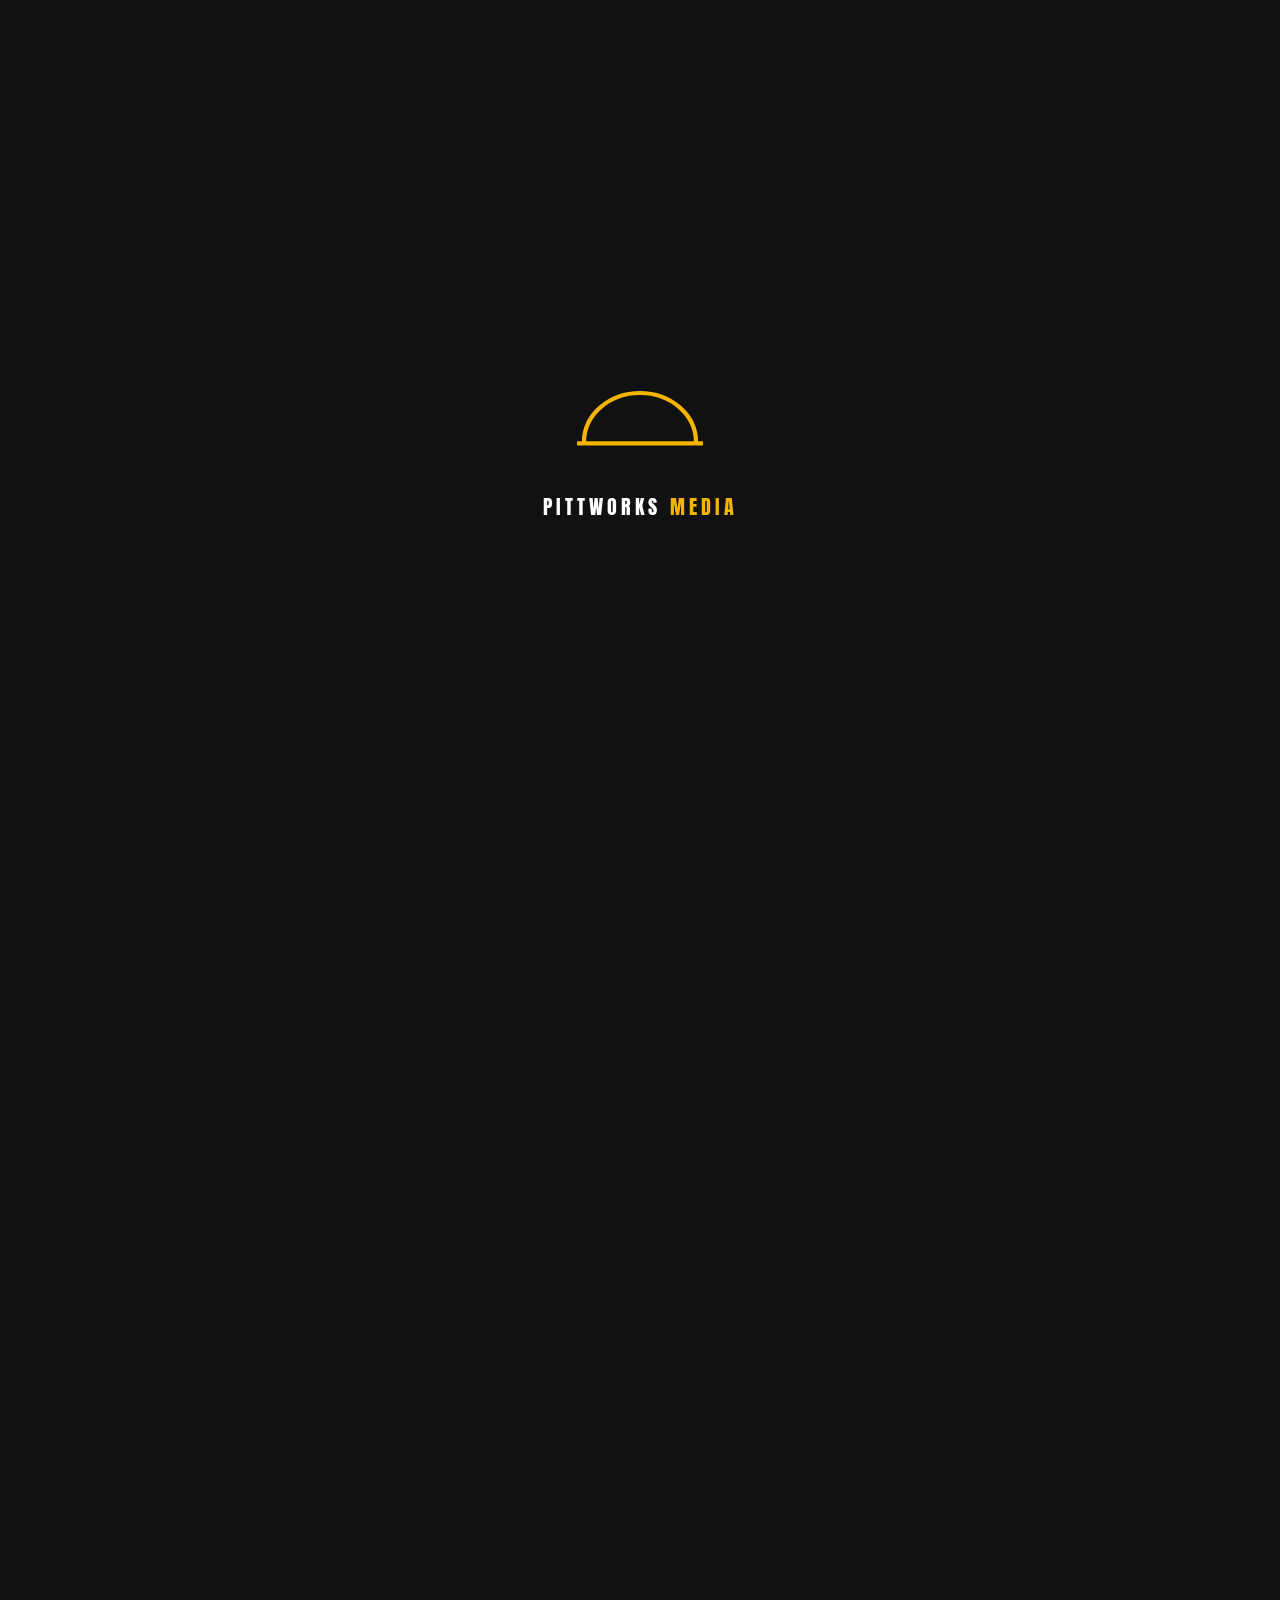
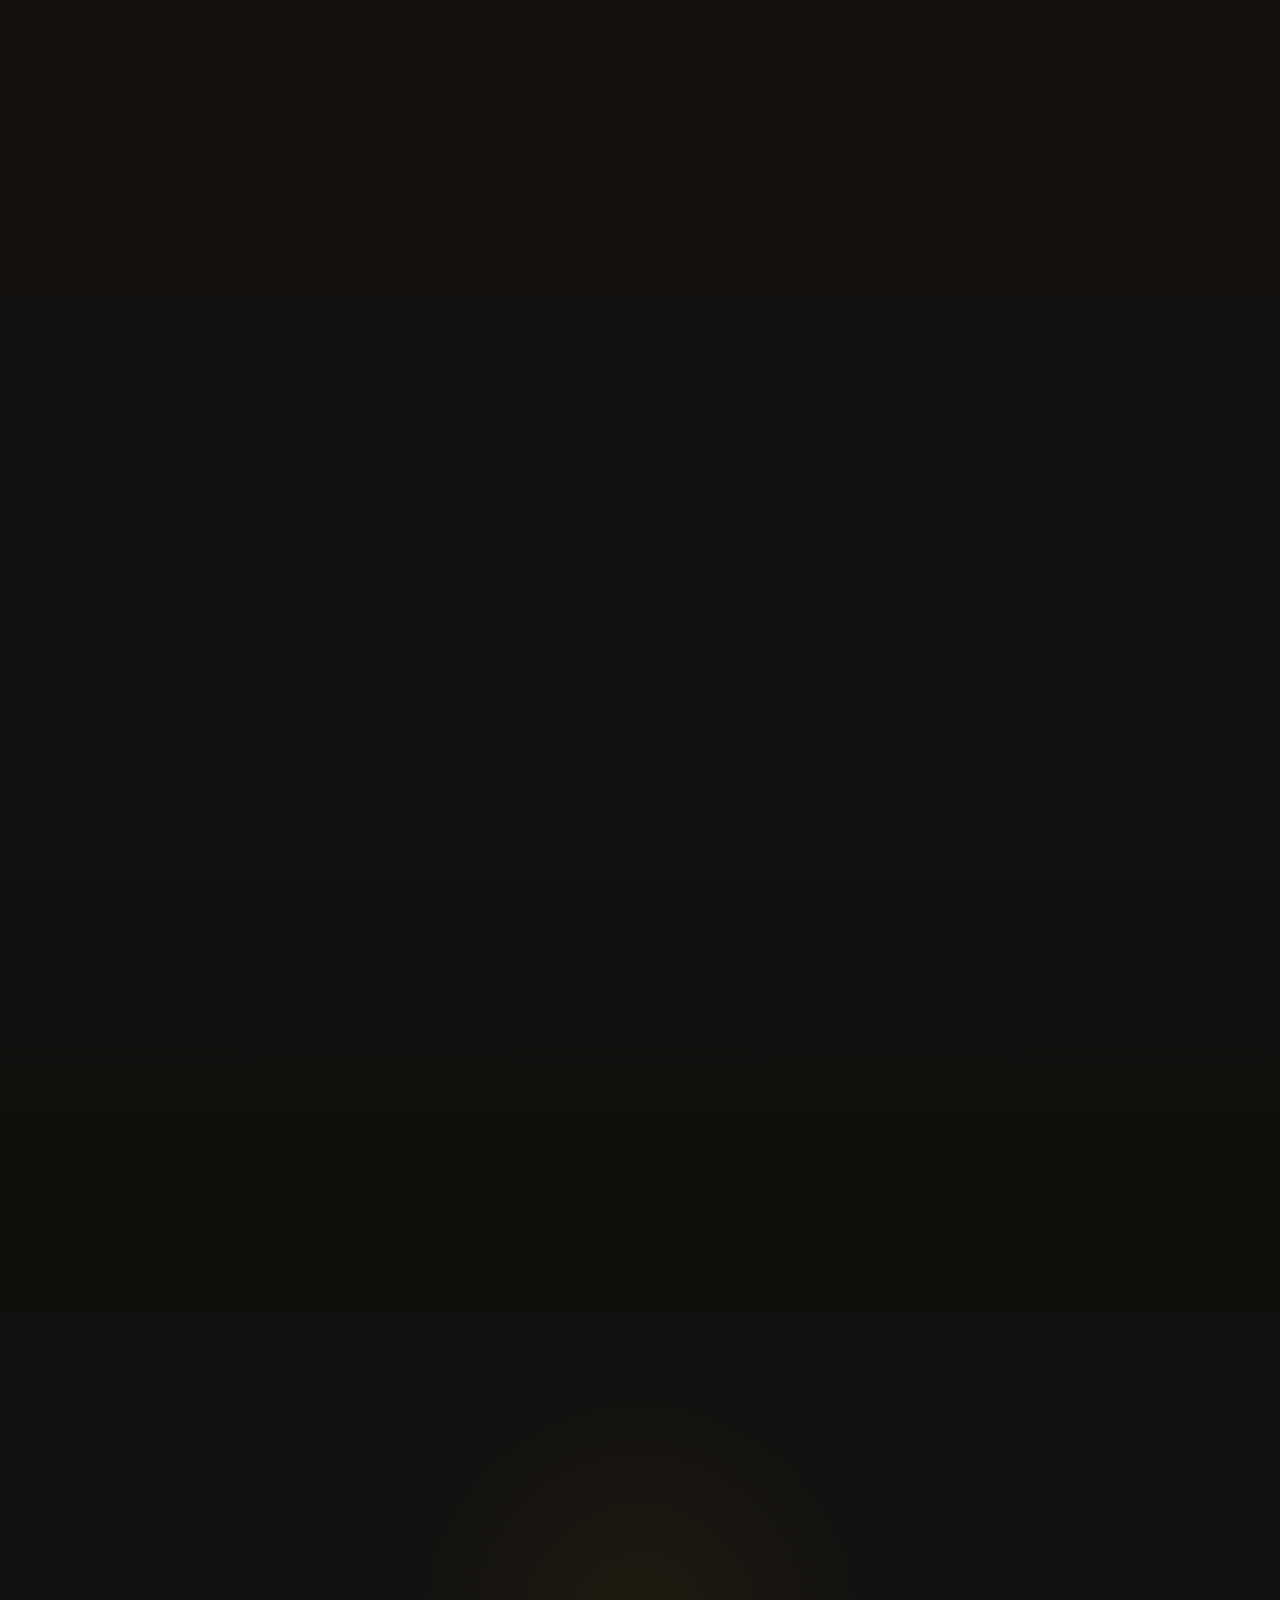
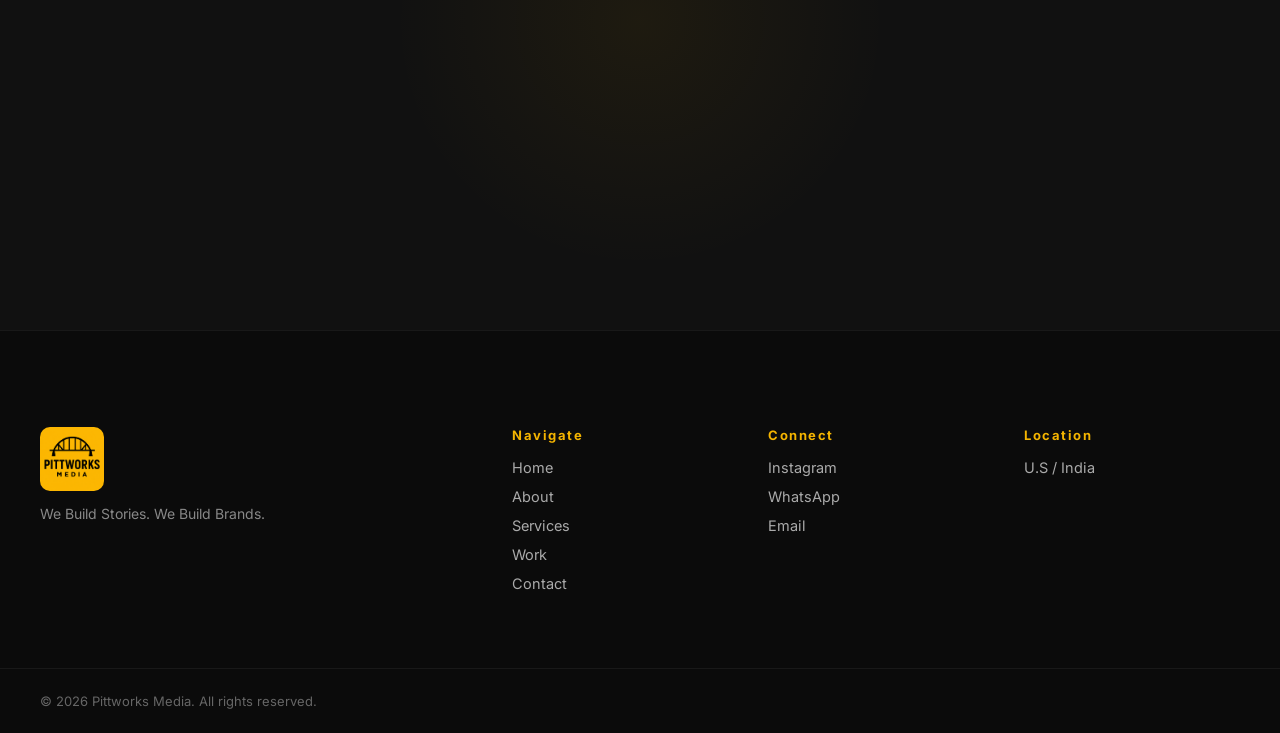
==== index.html @ e0127d7a "Add founder story, team section, floating client icons, remove packages" ====
<!DOCTYPE html>
<html lang="en">
<head>
<meta charset="UTF-8">
<meta name="viewport" content="width=device-width, initial-scale=1.0">
<title>Pittworks Media — We Build Stories. We Build Brands.</title>
<meta name="description" content="Pittworks Media is a pioneering story-driven marketing agency focused on organic growth and personal branding. We turn businesses into brands through cinematic storytelling and strategic marketing. U.S. and India.">
<meta name="keywords" content="media agency, creative agency, digital marketing, brand strategy, restaurant marketing, video production, brand storytelling">

<meta property="og:title" content="Pittworks Media — We Build Stories. We Build Brands.">
<meta property="og:description" content="A story-driven media agency helping ambitious businesses create unforgettable brands.">
<meta property="og:type" content="website">
<meta property="og:image" content="assets/images/og-image.jpg">
<meta name="twitter:card" content="summary_large_image">
<meta name="twitter:title" content="Pittworks Media">
<meta name="twitter:description" content="We Build Stories. We Build Brands.">
<meta name="twitter:image" content="assets/images/og-image.jpg">

<link rel="icon" type="image/svg+xml" href="assets/icons/favicon-32x32.svg">
<link rel="icon" type="image/svg+xml" sizes="16x16" href="assets/icons/favicon-16x16.svg">
<link rel="apple-touch-icon" href="assets/icons/apple-touch-icon.svg">
<link rel="preconnect" href="https://fonts.googleapis.com">
<link rel="preconnect" href="https://fonts.gstatic.com" crossorigin>
<link href="https://fonts.googleapis.com/css2?family=Anton&family=Fraunces:ital,opsz,wght@0,9..144,300;0,9..144,500;0,9..144,600;1,9..144,400&family=Inter:wght@300;400;500;600;700&display=swap" rel="stylesheet">
<link rel="stylesheet" href="css/style.css">

<!-- Google Analytics 4 -->
<script>
  window.GA_MEASUREMENT_ID = 'G-XXXXXXXXXX';
  if (window.GA_MEASUREMENT_ID && window.GA_MEASUREMENT_ID !== 'G-XXXXXXXXXX') {
    var gs = document.createElement('script');
    gs.async = true;
    gs.src = 'https://www.googletagmanager.com/gtag/js?id=' + window.GA_MEASUREMENT_ID;
    document.head.appendChild(gs);
    window.dataLayer = window.dataLayer || [];
    function gtag(){ dataLayer.push(arguments); }
    gtag('js', new Date());
    gtag('config', window.GA_MEASUREMENT_ID);
  }
</script>

<script type="application/ld+json">
{
  "@context": "https://schema.org",
  "@type": "Organization",
  "name": "Pittworks Media",
  "description": "Pioneering story-driven marketing agency focused on organic growth and personal branding.",
  "slogan": "We Build Stories. We Build Brands."
}
</script>
</head>
<body>

<!-- Loading Screen -->
<div class="loader" id="loader">
  <div class="loader-bridge">
    <svg viewBox="0 0 200 120" class="loader-svg"><path class="loader-arch" d="M20 90 A80 70 0 0 1 180 90" fill="none" stroke="#F4B400" stroke-width="6"/><line x1="10" y1="92" x2="190" y2="92" stroke="#F4B400" stroke-width="6"/></svg>
  </div>
  <div class="loader-text">PITTWORKS <span>MEDIA</span></div>
</div>

<!-- Custom cursor -->
<div class="cursor-dot" id="cursorDot"></div>
<div class="cursor-ring" id="cursorRing"></div>

<!-- Scroll progress -->
<div class="scroll-progress" id="scrollProgress"></div>

<!-- Nav -->
<header class="nav" id="nav">
  <div class="nav-inner">
    <a href="index.html" class="nav-logo">
      <picture>
        <source srcset="assets/images/logo.webp" type="image/webp">
        <img src="assets/images/logo.png" alt="Pittworks Media" class="nav-logo-img">
      </picture>
      <span class="nav-logo-text">PITTWORKS<em>MEDIA</em></span>
    </a>
    <nav class="nav-links">
      <a href="index.html" class="active">Home</a>
      <a href="about.html">About</a>
      <a href="services.html">Services</a>
      <a href="work.html">Work</a>
      <a href="contact.html" class="nav-cta">Start a Project</a>
    </nav>
    <button class="nav-burger" id="navBurger" aria-label="Open menu"><span></span><span></span><span></span></button>
  </div>
  <div class="nav-mobile" id="navMobile">
    <a href="index.html">Home</a>
    <a href="about.html">About</a>
    <a href="services.html">Services</a>
    <a href="work.html">Work</a>
    <a href="contact.html" class="nav-cta">Start a Project</a>
  </div>
</header>

<main id="top">

  <!-- HERO -->
  <section class="hero" id="hero">
    <div class="hero-bg">
      <div class="hero-particles" id="particles"></div>
      <svg class="hero-bridge-line" viewBox="0 0 1000 400" preserveAspectRatio="xMidYMax slice">
        <path d="M60 320 A420 340 0 0 1 940 320" fill="none" stroke="#F4B400" stroke-width="2" opacity="0.35"/>
      </svg>
    </div>
    <div class="hero-content">
      <div class="hero-logo-wrap reveal-up">
        <picture>
          <source srcset="assets/images/logo.webp" type="image/webp">
          <img src="assets/images/logo.png" alt="Pittworks Media logo" class="hero-logo">
        </picture>
      </div>
      <p class="eyebrow reveal-up">STORY-DRIVEN MEDIA AGENCY &bull; U.S / INDIA</p>
      <h1 class="hero-title">
        <span class="line reveal-mask"><span>WE BUILD STORIES.</span></span>
        <span class="line reveal-mask" style="--d:0.12s"><span>WE BUILD <em>BRANDS.</em></span></span>
      </h1>
      <p class="hero-sub reveal-up" style="--d:0.3s">A pioneering story-driven marketing agency focused on organic growth and personal branding. We don't just market what you do — we transform how your audience connects with your story.</p>
      <div class="hero-cta reveal-up" style="--d:0.42s">
        <a href="contact.html" class="btn btn-gold magnetic"><span>Book a Discovery Call</span></a>
        <a href="work.html" class="btn btn-outline magnetic"><span>View Our Work</span></a>
      </div>
    </div>
    <div class="hero-scroll">
      <span></span>
      <p>Scroll</p>
    </div>
  </section>

  <!-- WHY PITTWORKS -->
  <section class="why" id="why">
    <div class="container">
      <p class="eyebrow reveal-up">WHY PITTWORKS</p>
      <h2 class="section-title reveal-up">Built for brands that refuse to blend in.</h2>
      <div class="why-grid">
        <div class="why-card reveal-up">
          <div class="why-icon">◆</div>
          <h3>Story First Approach</h3>
          <p>Every project starts with narrative, not visuals — so the work means something before it looks like something.</p>
        </div>
        <div class="why-card reveal-up" style="--d:0.06s">
          <div class="why-icon">▲</div>
          <h3>Organic Growth</h3>
          <p>We focus on organic growth for stronger, long-term results — no shortcuts, no vanity metrics.</p>
        </div>
        <div class="why-card reveal-up" style="--d:0.12s">
          <div class="why-icon">●</div>
          <h3>Cinematic Production</h3>
          <p>Professional-grade cameras, lighting, and audio. Cinema-quality production that makes your brand stand out.</p>
        </div>
        <div class="why-card reveal-up" style="--d:0.18s">
          <div class="why-icon">■</div>
          <h3>Pan-India Coverage</h3>
          <p>We travel to your location. Multilingual content in Hindi, Telugu, and English.</p>
        </div>
        <div class="why-card reveal-up" style="--d:0.24s">
          <div class="why-icon">◆</div>
          <h3>Personal Branding</h3>
          <p>We build personal brands that increase relatability and customer trust.</p>
        </div>
        <div class="why-card reveal-up" style="--d:0.3s">
          <div class="why-icon">▲</div>
          <h3>Proven Results</h3>
          <p>0 to 100K followers, 30M+ reach, 21 franchises sold — all through story-driven marketing.</p>
        </div>
      </div>
    </div>
  </section>

  <!-- STATS -->
  <section class="stats" id="stats">
    <div class="container stats-grid">
      <div class="stat-item reveal-up">
        <span class="stat-num" data-count="100" data-suffix="+">0</span>
        <span class="stat-label">Campaigns</span>
      </div>
      <div class="stat-item reveal-up" style="--d:0.08s">
        <span class="stat-num" data-count="35" data-suffix="M+">0</span>
        <span class="stat-label">Views Generated</span>
      </div>
      <div class="stat-item reveal-up" style="--d:0.16s">
        <span class="stat-num" data-count="60" data-suffix="+">0</span>
        <span class="stat-label">Happy Clients</span>
      </div>
      <div class="stat-item reveal-up" style="--d:0.24s">
        <span class="stat-num" data-count="200" data-suffix="+">0</span>
        <span class="stat-label">Projects Delivered</span>
      </div>
      <div class="stat-item reveal-up" style="--d:0.32s">
        <span class="stat-num" data-count="6" data-suffix="">0</span>
        <span class="stat-label">Years Experience</span>
      </div>
    </div>
  </section>

  <!-- FEATURED CLIENTS — FLOATING ICONS -->
  <section class="clients-float" id="clients">
    <div class="container">
      <p class="eyebrow reveal-up">FEATURED CLIENTS</p>
      <h2 class="section-title reveal-up">Trusted by brands that mean business.</h2>
    </div>
    <div class="floating-brands">
      <div class="brand-bubble reveal-up" style="--d:0s"><span>December Delights</span></div>
      <div class="brand-bubble reveal-up" style="--d:0.05s"><span>NG Ghee</span></div>
      <div class="brand-bubble reveal-up" style="--d:0.1s"><span>Bagara Biryani Cafe</span></div>
      <div class="brand-bubble reveal-up" style="--d:0.15s"><span>MonoRo</span></div>
      <div class="brand-bubble reveal-up" style="--d:0.2s"><span>Aaraa Couture</span></div>
      <div class="brand-bubble reveal-up" style="--d:0.25s"><span>Hotel Vamshi International</span></div>
      <div class="brand-bubble reveal-up" style="--d:0.3s"><span>Kurnool Oils</span></div>
      <div class="brand-bubble reveal-up" style="--d:0.35s"><span>Chai Resto</span></div>
    </div>
  </section>

  <!-- CTA -->
  <section class="cta-banner">
    <div class="container">
      <h2 class="reveal-up">Let's Build Something<br>People Remember.</h2>
      <p class="cta-sub reveal-up">We don't chase already-famous brands. We build them.</p>
      <a href="contact.html" class="btn btn-gold magnetic reveal-up"><span>Start Your Story</span></a>
    </div>
  </section>

</main>

<!-- FOOTER -->
<footer class="footer">
  <div class="container footer-grid">
    <div class="footer-brand">
      <picture>
        <source srcset="assets/images/logo.webp" type="image/webp">
        <img src="assets/images/logo.png" alt="Pittworks Media" class="footer-logo">
      </picture>
      <p>We Build Stories. We Build Brands.</p>
    </div>
    <div class="footer-col">
      <h4>Navigate</h4>
      <a href="index.html">Home</a>
      <a href="about.html">About</a>
      <a href="services.html">Services</a>
      <a href="work.html">Work</a>
      <a href="contact.html">Contact</a>
    </div>
    <div class="footer-col">
      <h4>Connect</h4>
      <a href="https://www.instagram.com/pittworks_media" target="_blank" rel="noopener">Instagram</a>
      <a href="https://wa.me/918801460641?text=Hi%20Pittworks%20Media%2C%20I%27m%20interested%20in%20your%20services.%20Let%27s%20connect!" target="_blank" rel="noopener">WhatsApp</a>
      <a href="mailto:hello@pittworksmedia.com">Email</a>
    </div>
    <div class="footer-col">
      <h4>Location</h4>
      <p>U.S / India</p>
    </div>
  </div>
  <div class="container footer-bottom">
    <p>&copy; 2026 Pittworks Media. All rights reserved.</p>
  </div>
</footer>

<button class="to-top" id="toTop" aria-label="Back to top">&uarr;</button>

<script src="js/main.js"></script>
<a href="https://wa.me/918801460641?text=Hi%20Pittworks%20Media%2C%20I%27m%20interested%20in%20your%20services.%20Let%27s%20connect!" target="_blank" rel="noopener" class="whatsapp-float" aria-label="Chat on WhatsApp">
  <svg viewBox="0 0 32 32" width="28" height="28" fill="#fff"><path d="M16.004 0C7.164 0 .004 7.16.004 15.998c0 2.82.736 5.572 2.14 7.998L0 32l8.196-2.148A15.95 15.95 0 0016.004 32C24.844 32 32 24.836 32 15.998 32 7.16 24.844 0 16.004 0zm0 29.332a13.28 13.28 0 01-6.772-1.852l-.484-.288-5.024 1.32 1.344-4.896-.316-.504A13.24 13.24 0 012.672 16C2.672 8.636 8.636 2.672 16.004 2.672c7.364 0 13.328 5.964 13.328 13.328 0 7.368-5.964 13.332-13.328 13.332zm7.308-9.976c-.4-.2-2.368-1.168-2.736-1.3-.368-.136-.636-.2-.904.2-.268.4-1.036 1.3-1.272 1.572-.232.268-.468.3-.868.1-.4-.2-1.688-.62-3.216-1.98-1.188-1.06-1.992-2.368-2.224-2.768-.232-.4-.024-.616.176-.816.18-.18.4-.468.6-.7.2-.236.268-.4.4-.668.136-.268.068-.5-.032-.7-.1-.2-.904-2.18-1.24-2.984-.324-.784-.656-.676-.904-.688-.232-.012-.5-.012-.768-.012s-.7.1-1.068.5c-.368.4-1.4 1.368-1.4 3.336 0 1.968 1.432 3.868 1.632 4.136.2.268 2.824 4.312 6.84 6.048.956.412 1.7.66 2.284.844.96.304 1.832.26 2.524.16.768-.116 2.368-.968 2.704-1.904.332-.936.332-1.74.232-1.904-.1-.168-.368-.268-.768-.468z"/></svg>
</a>
</body>
</html>
---- css/style.css ----
/* ============================================
   PITTWORKS MEDIA — DESIGN TOKENS
   ============================================ */
:root{
  --gold: #F4B400;
  --gold-soft: #FFD866;
  --gold-pale: #FFF8E7;
  --black: #111111;
  --black-2: #1a1a1a;
  --white: #ffffff;
  --gray: #8a8a8a;
  --gray-light: #e8e8e6;

  --font-display: 'Anton', sans-serif;
  --font-serif: 'Fraunces', serif;
  --font-body: 'Inter', sans-serif;

  --space-1: 8px;
  --space-2: 16px;
  --space-3: 24px;
  --space-4: 40px;
  --space-5: 64px;
  --space-6: 96px;
  --space-7: 160px;

  --radius: 24px;
  --ease: cubic-bezier(.22,1,.36,1);
}

*,*::before,*::after{ box-sizing: border-box; }
html{ scroll-behavior: smooth; }
body{
  margin:0;
  background: var(--black);
  color: var(--white);
  font-family: var(--font-body);
  font-weight: 400;
  overflow-x: hidden;
  cursor: none;
}
img{ max-width:100%; display:block; }
a{ color:inherit; text-decoration:none; }
.container{ max-width: 1280px; margin: 0 auto; padding: 0 var(--space-4); }
@media (max-width: 768px){ .container{ padding: 0 var(--space-3); } }

.eyebrow{
  font-family: var(--font-body);
  font-size: 13px;
  letter-spacing: 3px;
  color: var(--gold);
  font-weight: 600;
  margin: 0 0 var(--space-2);
}
.section-title{
  font-family: var(--font-serif);
  font-weight: 500;
  font-size: clamp(32px, 4.5vw, 56px);
  line-height: 1.15;
  margin: 0 0 var(--space-4);
  max-width: 900px;
}
.serif-em{ font-style: italic; color: var(--gold); }

section{ position: relative; padding: var(--space-7) 0; }
@media (max-width: 900px){ section{ padding: var(--space-6) 0; } }

/* ============================================
   CURSOR
   ============================================ */
.cursor-dot, .cursor-ring{
  position: fixed; top:0; left:0; pointer-events:none; z-index: 9999;
  border-radius: 50%; transform: translate(-50%,-50%);
  transition: opacity .2s ease;
}
.cursor-dot{ width:6px; height:6px; background: var(--gold); }
.cursor-ring{ width:36px; height:36px; border: 1px solid rgba(244,180,0,.5); transition: width .2s var(--ease), height .2s var(--ease), border-color .2s ease, background .2s ease; }
.cursor-ring.hover{ width:64px; height:64px; background: rgba(244,180,0,.08); border-color: var(--gold); }
@media (max-width: 900px){ .cursor-dot,.cursor-ring{ display:none; } body{ cursor:auto; } }

/* ============================================
   LOADER
   ============================================ */
.loader{
  position: fixed; inset:0; background: var(--black); z-index: 10000;
  display:flex; flex-direction:column; align-items:center; justify-content:center; gap: 24px;
  transition: opacity .6s var(--ease), visibility .6s var(--ease);
}
.loader.done{ opacity:0; visibility:hidden; }
.loader-svg{ width: 140px; }
.loader-arch{ stroke-dasharray: 300; stroke-dashoffset: 300; animation: drawArch 1.4s var(--ease) forwards; }
@keyframes drawArch{ to{ stroke-dashoffset:0; } }
.loader-text{ font-family: var(--font-display); letter-spacing: 4px; font-size: 20px; color: var(--white); opacity:0; animation: fadeIn .6s ease .8s forwards; }
.loader-text span{ color: var(--gold); }
@keyframes fadeIn{ to{ opacity:1; } }

/* ============================================
   SCROLL PROGRESS
   ============================================ */
.scroll-progress{ position: fixed; top:0; left:0; height:3px; background: var(--gold); z-index: 999; width:0%; }

/* ============================================
   NAV
   ============================================ */
.nav{ position: fixed; top:0; left:0; right:0; z-index: 900; background: rgba(11,11,11,.88); backdrop-filter: blur(20px) saturate(1.4); border-bottom: 1px solid rgba(244,180,0,.08); }
.nav-inner{ max-width:1360px; margin:0 auto; padding: 12px 48px; display:flex; align-items:center; justify-content:space-between; }
.nav-logo{ display:flex; align-items:center; gap: 12px; text-decoration:none; }
.nav-logo img{ height: 50px; width: auto; border-radius: 8px; }
.nav-logo-text{ font-family: var(--font-display); font-size: 20px; font-weight: 400; letter-spacing: 3px; color: var(--white); white-space: nowrap; text-transform: uppercase; }
.nav-logo-text em{ font-style: normal; color: var(--gold); letter-spacing: 3px; margin-left: 6px; }
.nav-links{ display:flex; align-items:center; gap: 40px; font-size: 13.5px; font-weight: 500; letter-spacing: .4px; text-transform: uppercase; }
.nav-links a{ opacity:.7; transition: opacity .3s ease, color .3s ease, transform .3s ease; position: relative; }
.nav-links a::after{ content:''; position:absolute; bottom:-6px; left:0; width:0; height:1.5px; background: var(--gold); transition: width .35s var(--ease); }
.nav-links a:hover{ opacity:1; color: var(--gold); transform: translateY(-1px); }
.nav-links a:hover::after{ width:100%; }
.nav-links a.active{ opacity:1; color: var(--gold); }
.nav-links a.active::after{ width:100%; }
.nav-cta{ background: var(--gold); color: var(--black) !important; padding: 12px 28px; border-radius: 999px; font-weight: 700; letter-spacing: .5px; text-transform: uppercase; font-size: 12px; box-shadow: 0 4px 16px rgba(244,180,0,.2); transition: transform .3s var(--ease), box-shadow .3s ease; }
.nav-cta:hover{ color: var(--black) !important; opacity: 1 !important; transform: translateY(-2px); box-shadow: 0 8px 28px rgba(244,180,0,.35); }
.nav-cta::after{ display:none; }
.nav-burger{ display:none; flex-direction:column; gap:6px; background:none; border:none; cursor:pointer; padding: 10px; }
.nav-burger span{ width: 26px; height:2px; background: var(--white); display:block; border-radius: 2px; transition: transform .3s ease, opacity .3s ease; }
.nav-mobile{ display:none; flex-direction:column; gap: 20px; padding: 28px 28px 36px; background: rgba(11,11,11,.95); backdrop-filter: blur(20px); border-top: 1px solid rgba(244,180,0,.08); }
.nav-mobile a{ font-size: 16px; font-weight: 500; letter-spacing: .3px; opacity: .8; transition: opacity .25s ease, color .25s ease; }
.nav-mobile a:hover{ opacity:1; color: var(--gold); }
.nav-mobile.open{ display:flex; }
@media (max-width: 900px){
  .nav-inner{ padding: 10px 24px; }
  .nav-logo img{ height: 42px; }
  .nav-logo-text{ font-size: 18px; }
  .nav-links{ display:none; }
  .nav-burger{ display:flex; }
}

/* ============================================
   HERO
   ============================================ */
.hero{ min-height: 100vh; display:flex; flex-direction:column; align-items:center; justify-content:center; text-align:center; overflow:hidden; padding-top: 100px; }
.hero-bg{ position:absolute; inset:0; background:
    radial-gradient(ellipse at 50% 100%, rgba(244,180,0,.14), transparent 60%),
    linear-gradient(180deg, #0c0c0c 0%, #111111 60%, #151310 100%);
  z-index:0; }
.hero-bridge-line{ position:absolute; bottom:0; left:0; width:100%; height: 50%; z-index:1; }
.hero-particles{ position:absolute; inset:0; z-index:1; contain: strict; }
.particle{ position:absolute; border-radius:50%; background: var(--gold); opacity:.5; filter: blur(1px); animation: floatUp linear infinite; transform: translate3d(0,0,0); }
@keyframes floatUp{ from{ transform: translate3d(0,0,0); } to{ transform: translate3d(0,-120vh,0); } }

.hero-content{ position:relative; z-index:2; max-width: 980px; padding: 0 24px; }
.hero-title{ font-family: var(--font-display); font-weight:400; letter-spacing: 1px; font-size: clamp(38px, 8vw, 96px); line-height: 1.02; margin: 20px 0 28px; color: var(--white); }
.hero-title em{ font-style: normal; color: var(--gold); }
.hero-title .line{ display:block; overflow:hidden; }
.hero-title .line span{ display:block; transform: translateY(110%); }
.hero-sub{ font-size: 17px; line-height: 1.7; color: #cfcfcf; max-width: 620px; margin: 0 auto 40px; font-weight:300; }
.hero-cta{ display:flex; gap: 18px; justify-content:center; flex-wrap:wrap; }

.hero-scroll{ position:absolute; bottom: 36px; left:50%; transform: translateX(-50%); z-index:2; display:flex; flex-direction:column; align-items:center; gap:8px; }
.hero-scroll span{ width:1px; height: 40px; background: linear-gradient(var(--gold), transparent); animation: scrollLine 1.8s ease infinite; }
.hero-scroll p{ font-size:11px; letter-spacing:2px; color: var(--gray); margin:0; }
@keyframes scrollLine{ 0%{ transform: scaleY(0); transform-origin: top; } 50%{ transform: scaleY(1); transform-origin: top; } 51%{ transform-origin: bottom; } 100%{ transform: scaleY(0); transform-origin: bottom; } }

/* Buttons */
.btn{ display:inline-flex; align-items:center; justify-content:center; padding: 17px 34px; border-radius: 999px; font-weight:600; font-size: 14px; letter-spacing:.3px; position:relative; overflow:hidden; transition: transform .35s var(--ease), box-shadow .35s var(--ease); }
.btn span{ position:relative; z-index:2; }
.btn-gold{ background: var(--gold); color: var(--black); }
.btn-gold:hover{ transform: translateY(-3px); box-shadow: 0 14px 34px rgba(244,180,0,.35); }
.btn-outline{ border: 1px solid rgba(255,255,255,.25); color: var(--white); }
.btn-outline:hover{ transform: translateY(-3px); border-color: var(--gold); color: var(--gold); }

/* ============================================
   REVEALS
   ============================================ */
.reveal-up{ opacity:0; transform: translateY(36px); transition: opacity .9s var(--ease), transform .9s var(--ease); transition-delay: var(--d,0s); }
.reveal-up.in{ opacity:1; transform: translateY(0); }
.reveal-mask{ overflow:hidden; }
.reveal-mask.in span{ transform: translateY(0); transition: transform 1s var(--ease); transition-delay: var(--d,0s); }

/* ============================================
   ABOUT
   ============================================ */
.about{ background: var(--black); }
.about-lede{ max-width: 620px; color: #b8b8b8; font-size:17px; line-height:1.7; margin-bottom: var(--space-5); }
.about-grid{ display:grid; grid-template-columns: repeat(4,1fr); gap: var(--space-3); }
.about-card{ background: var(--black-2); border:1px solid rgba(255,255,255,.06); border-radius: var(--radius); padding: var(--space-4); transition: transform .4s var(--ease), border-color .4s ease; }
.about-card:hover{ transform: translateY(-8px); border-color: rgba(244,180,0,.4); }
.about-num{ display:block; font-family: var(--font-serif); font-style:italic; color: var(--gold); font-size: 22px; margin-bottom: 14px; }
.about-card p{ color:#c8c8c8; line-height:1.65; font-size:15px; margin:0; }
@media (max-width: 900px){ .about-grid{ grid-template-columns: 1fr 1fr; } }
@media (max-width: 560px){ .about-grid{ grid-template-columns: 1fr; } }

/* ============================================
   WHY
   ============================================ */
.why{ background: linear-gradient(180deg, #111111, #141210); }
.why-grid{ display:grid; grid-template-columns: repeat(3,1fr); gap: var(--space-3); }
.why-card{ background: rgba(255,255,255,.03); border: 1px solid rgba(255,255,255,.07); border-radius: var(--radius); padding: var(--space-4); backdrop-filter: blur(6px); transition: transform .4s var(--ease), background .4s ease, border-color .4s ease; }
.why-card:hover{ transform: translateY(-8px); background: rgba(244,180,0,.05); border-color: rgba(244,180,0,.35); }
.why-icon{ color: var(--gold); font-size: 20px; margin-bottom: 18px; }
.why-card h3{ font-size: 19px; margin: 0 0 10px; font-weight:600; }
.why-card p{ color:#bdbdbd; font-size:14.5px; line-height:1.6; margin:0; }
@media (max-width: 900px){ .why-grid{ grid-template-columns: 1fr 1fr; } }
@media (max-width: 560px){ .why-grid{ grid-template-columns: 1fr; } }

/* ============================================
   SERVICES
   ============================================ */
.services{ background: var(--black); }
.services-list{ display:flex; flex-direction:column; }
.service-row{ display:grid; grid-template-columns: 1fr 1fr; align-items:center; gap: var(--space-5); max-width:1280px; margin: 0 auto; padding: var(--space-5) var(--space-4); border-top: 1px solid rgba(255,255,255,.07); }
.service-row.reverse{ direction: rtl; }
.service-row.reverse .service-info{ direction: ltr; }
.service-media{ border-radius: var(--radius); overflow:hidden; aspect-ratio: 4/3; background: var(--black-2); display:flex; align-items:center; justify-content:center; }
/* service-media-inner is now handled by img tag — see bottom of file */
.service-index{ font-family: var(--font-serif); font-style:italic; color: var(--gold); font-size: 16px; }
.service-info h3{ font-size: clamp(24px,2.6vw,34px); margin: 12px 0 14px; font-weight:600; font-family: var(--font-body); }
.service-info p{ color:#bdbdbd; font-size:16px; line-height:1.65; max-width: 420px; margin: 0 0 20px; }
.service-link{ color: var(--gold); font-weight:600; font-size:14px; display:inline-block; position:relative; }
.service-link::after{ content:''; position:absolute; left:0; bottom:-3px; width:100%; height:1px; background: var(--gold); transform: scaleX(0); transform-origin:left; transition: transform .35s var(--ease); }
.service-link:hover::after{ transform: scaleX(1); }
@media (max-width: 860px){ .service-row, .service-row.reverse{ grid-template-columns: 1fr; direction: ltr; gap: var(--space-3); padding: var(--space-4) var(--space-3); } }

/* ============================================
   INDUSTRIES
   ============================================ */
.industries{ background: linear-gradient(180deg,#141210,#111111); overflow:hidden; }
.industries-track-wrap{ overflow-x:auto; scrollbar-width:none; }
.industries-track-wrap::-webkit-scrollbar{ display:none; }
.industries-track{ display:flex; gap: var(--space-3); padding: 0 var(--space-4) var(--space-2); width:max-content; }
.industry-card{ min-width: 190px; background: rgba(255,255,255,.03); border:1px solid rgba(255,255,255,.07); border-radius: var(--radius); padding: var(--space-4) var(--space-3); text-align:center; transition: transform .4s var(--ease), border-color .4s ease; }
.industry-card:hover{ transform: translateY(-6px); border-color: rgba(244,180,0,.4); }
.industry-icon{ font-size: 30px; display:block; margin-bottom: 16px; }
.industry-card h4{ margin:0; font-size:15px; font-weight:600; }

/* ============================================
   CLIENTS MARQUEE
   ============================================ */
.clients{ background: var(--black); }
.marquee-wrap{ border-top:1px solid rgba(255,255,255,.08); border-bottom:1px solid rgba(255,255,255,.08); padding: var(--space-4) 0; overflow:hidden; }
.marquee-track{ display:flex; gap: 80px; width:max-content; animation: marquee 26s linear infinite; padding-right: 80px; }
@keyframes marquee{ from{ transform: translateX(0); } to{ transform: translateX(-100%); } }
.client-logo{ font-family: var(--font-display); font-size: 26px; letter-spacing: 1px; color: rgba(255,255,255,.25); white-space:nowrap; transition: color .3s ease; }
.client-logo:hover{ color: var(--gold); }

/* ============================================
   PORTFOLIO
   ============================================ */
.portfolio{ background: linear-gradient(180deg,#111111,#141210); }
.portfolio-grid{ display:grid; grid-template-columns: 1fr 1fr; gap: var(--space-3); margin-top: var(--space-4); }
/* portfolio-media styling now at bottom — img-based */
.portfolio-card{ border-radius: var(--radius); overflow:hidden; background: var(--black-2); border:1px solid rgba(255,255,255,.06); transition: transform .45s var(--ease); }
.portfolio-card:hover{ transform: translateY(-8px); }
.portfolio-body{ padding: var(--space-3) var(--space-4) var(--space-4); }
.portfolio-body h3{ font-size: 21px; margin: 0 0 10px; }
.portfolio-body p{ color:#b8b8b8; font-size: 14.5px; line-height:1.6; margin: 0 0 18px; }
.portfolio-stats{ display:flex; gap: 26px; }
.portfolio-stats span{ font-size: 13px; color:#9a9a9a; }
.portfolio-stats strong{ color: var(--gold); font-size:16px; }
@media (max-width: 760px){ .portfolio-grid{ grid-template-columns: 1fr; } }

/* ============================================
   PROCESS / TIMELINE
   ============================================ */
.process{ background: var(--black); }
.timeline{ position:relative; padding-left: 40px; max-width: 720px; }
.timeline-line{ position:absolute; left:5px; top:6px; bottom:6px; width:2px; background: rgba(255,255,255,.1); }
.timeline-fill{ width:100%; height:0%; background: var(--gold); transition: height 1.2s var(--ease); }
.timeline-step{ position:relative; padding-bottom: var(--space-5); }
.timeline-step:last-child{ padding-bottom:0; }
.timeline-dot{ position:absolute; left: -40px; top:2px; width:12px; height:12px; border-radius:50%; background: var(--black); border: 2px solid var(--gold); }
.timeline-step h3{ font-size: 24px; margin: 0 0 8px; font-family: var(--font-serif); font-weight:500; }
.timeline-step p{ color:#bdbdbd; margin:0; max-width: 480px; line-height:1.6; }

/* ============================================
   TESTIMONIALS — Premium
   ============================================ */
.testimonials{ background: linear-gradient(180deg,#0d0d0b,#111111); position:relative; overflow:hidden; }
.testimonials::before{ content:''; position:absolute; top:0; left:50%; transform:translateX(-50%); width:600px; height:600px; background: radial-gradient(circle, rgba(244,180,0,.04) 0%, transparent 70%); pointer-events:none; }
.testi-slider{ max-width: 820px; position:relative; }
.testi-track{ display:flex; transition: transform .7s var(--ease); }
.testi-card{ min-width:100%; background: linear-gradient(135deg, rgba(26,26,26,.9), rgba(17,17,17,.95)); border:1px solid rgba(244,180,0,.12); border-radius: var(--radius); padding: var(--space-5) var(--space-5) var(--space-4); position:relative; backdrop-filter: blur(10px); }
.testi-card::before{ content:''; position:absolute; top:0; left:0; right:0; height:1px; background: linear-gradient(90deg, transparent, rgba(244,180,0,.3), transparent); }
.testi-quote{ font-family: var(--font-serif); font-size: 80px; color: var(--gold); line-height:0.8; display:block; margin-bottom: 24px; opacity:.6; }
.testi-card p{ font-size: 19px; line-height:1.7; font-family: var(--font-serif); font-weight:400; margin: 0 0 36px; color: #e0e0e0; font-style:italic; }
.testi-person{ display:flex; align-items:center; gap:16px; padding-top: 20px; border-top: 1px solid rgba(255,255,255,.06); }
.testi-avatar{ width:52px; height:52px; border-radius:50%; background: linear-gradient(135deg, var(--gold), #c89200); color:var(--black); display:flex; align-items:center; justify-content:center; font-weight:800; font-size:16px; box-shadow: 0 4px 16px rgba(244,180,0,.25); }
.testi-person strong{ display:block; font-size:15px; font-weight:600; color:#fff; }
.testi-person span{ font-size:13px; color: var(--gold); opacity:.8; margin-top:2px; display:block; }
.testi-dots{ display:flex; gap:10px; margin-top: 32px; justify-content:center; }
.testi-dots button{ width:10px; height:10px; border-radius:50%; background: rgba(255,255,255,.15); border:1px solid rgba(255,255,255,.1); cursor:pointer; transition: all .35s var(--ease); }
.testi-dots button.active{ background: var(--gold); width: 32px; border-radius: 6px; border-color: var(--gold); box-shadow: 0 2px 12px rgba(244,180,0,.3); }
.testi-dots button:hover{ background: rgba(244,180,0,.4); }

/* ============================================
   STATS
   ============================================ */
.stats{ background: var(--black); }
.stats-grid{ display:grid; grid-template-columns: repeat(5,1fr); gap: var(--space-3); text-align:center; }
.stat-item{ padding: var(--space-4) var(--space-2); border-right: 1px solid rgba(255,255,255,.08); }
.stat-item:last-child{ border-right:none; }
.stat-num{ display:block; font-family: var(--font-display); font-size: clamp(38px,4.5vw,58px); color: var(--gold); }
.stat-label{ display:block; font-size: 13px; color:#a8a8a8; margin-top: 8px; letter-spacing:.5px; }
@media (max-width: 900px){ .stats-grid{ grid-template-columns: repeat(2,1fr); } .stat-item:nth-child(2n){ border-right:none; } .stat-item{ border-bottom:1px solid rgba(255,255,255,.08); } }

/* ============================================
   INSTAGRAM FEED
   ============================================ */
.instafeed{ background: linear-gradient(180deg,#111111,#141210); }
.insta-grid{ display:grid; grid-template-columns: repeat(6,1fr); gap: 12px; margin-bottom: var(--space-4); }
/* insta-card styling now at bottom — img-based */
@media (max-width: 900px){ .insta-grid{ grid-template-columns: repeat(3,1fr); } }
@media (max-width: 500px){ .insta-grid{ grid-template-columns: repeat(2,1fr); } }

/* ============================================
   CTA BANNER
   ============================================ */
.cta-banner{ background: var(--black); text-align:center; padding: var(--space-7) 0; }
.cta-banner h2{ font-family: var(--font-serif); font-weight:500; font-size: clamp(30px,5vw,64px); line-height:1.15; margin: 0 0 var(--space-4); }
.cta-banner .btn{ margin: 0 auto; }

/* ============================================
   FOOTER
   ============================================ */
.footer{ background: #0b0b0b; padding: var(--space-6) 0 var(--space-3); border-top: 1px solid rgba(255,255,255,.06); }
.footer-grid{ display:grid; grid-template-columns: 2fr 1fr 1fr 1fr; gap: var(--space-4); margin-bottom: var(--space-5); }
.footer-logo{ height: 64px; width:auto; border-radius:10px; margin-bottom: 14px; }
.footer-brand p{ color:#888; font-size:14px; max-width: 240px; }
.footer-col h4{ font-size: 13px; letter-spacing:1.5px; color: var(--gold); margin: 0 0 16px; }
.footer-col a, .footer-col p{ display:block; color:#aaa; font-size:14.5px; margin-bottom: 12px; transition: color .25s ease; }
.footer-col a:hover{ color: var(--gold); }
.footer-bottom{ border-top:1px solid rgba(255,255,255,.06); padding-top: var(--space-3); }
.footer-bottom p{ color:#666; font-size:13px; margin:0; }
@media (max-width: 760px){ .footer-grid{ grid-template-columns: 1fr 1fr; } }
@media (max-width: 500px){ .footer-grid{ grid-template-columns: 1fr; } }

/* ============================================
   BACK TO TOP
   ============================================ */
.to-top{ position: fixed; bottom: 96px; right: 28px; width: 48px; height:48px; border-radius:50%; background: var(--gold); color: var(--black); border:none; font-size:18px; cursor:pointer; z-index: 500; opacity:0; visibility:hidden; transition: opacity .3s ease, visibility .3s ease, transform .3s ease; }
.to-top.show{ opacity:1; visibility:visible; }
.to-top:hover{ transform: translateY(-4px); }

/* reduced motion */
@media (prefers-reduced-motion: reduce){
  *{ animation-duration: .001ms !important; animation-iteration-count: 1 !important; transition-duration: .001ms !important; }
}

/* ============================================
   FOCUS-VISIBLE — Keyboard Navigation
   ============================================ */
*:focus-visible {
  outline: 2px solid var(--gold);
  outline-offset: 3px;
  border-radius: 4px;
}
.btn:focus-visible {
  outline-offset: 4px;
  box-shadow: 0 0 0 3px rgba(244,180,0,.4);
}
input:focus-visible,
select:focus-visible,
textarea:focus-visible {
  outline: 2px solid var(--gold);
  outline-offset: 0;
  border-color: var(--gold);
}
.nav-burger:focus-visible {
  outline: 2px solid var(--gold);
  outline-offset: 4px;
}
.testi-dots button:focus-visible {
  outline: 2px solid var(--gold);
  outline-offset: 3px;
}
.to-top:focus-visible {
  outline: 2px solid var(--black);
  outline-offset: 3px;
}

/* ============================================
   SERVICE MEDIA — IMG-based
   ============================================ */
.service-media img {
  width: 100%;
  height: 100%;
  object-fit: cover;
  object-position: center;
  display: block;
  transition: transform .7s var(--ease);
}
.service-media img[src*="commercial-shoots"] {
  object-fit: contain;
  padding: 20px;
}
.service-row:hover .service-media img {
  transform: scale(1.06);
}

/* ============================================
   PORTFOLIO MEDIA — IMG-based
   ============================================ */
.portfolio-media {
  aspect-ratio: 16/10;
  position: relative;
  display: flex;
  align-items: flex-end;
  padding: 20px;
  overflow: hidden;
  background: var(--black-2);
}
.portfolio-media img {
  position: absolute;
  inset: 0;
  width: 100%;
  height: 100%;
  object-fit: cover;
}
.portfolio-media::after {
  content: '';
  position: absolute;
  inset: 0;
  background: linear-gradient(180deg, transparent 40%, rgba(0,0,0,.7));
  z-index: 1;
}
.portfolio-tag {
  position: relative;
  z-index: 2;
  background: rgba(17,17,17,.7);
  backdrop-filter: blur(6px);
  padding: 6px 14px;
  border-radius: 999px;
  font-size: 12px;
  letter-spacing: 1px;
  font-weight: 600;
}
.btn-sm {
  padding: 10px 22px;
  font-size: 13px;
  margin-top: 14px;
}

/* ============================================
   INSTAGRAM — IMG-based
   ============================================ */
.insta-card {
  aspect-ratio: 1;
  border-radius: 16px;
  overflow: hidden;
  transition: transform .4s var(--ease);
  background: var(--black-2);
}
.insta-card:hover { transform: scale(1.05); }
.insta-card img {
  width: 100%;
  height: 100%;
  object-fit: cover;
  display: block;
}

/* ============================================
   CONTACT FORM
   ============================================ */
.cta-sub {
  color: #b8b8b8;
  font-size: 17px;
  margin: 0 0 var(--space-4);
}
.contact-form {
  max-width: 720px;
  margin: 0 auto;
  text-align: left;
}
.form-row {
  display: grid;
  grid-template-columns: 1fr 1fr;
  gap: var(--space-3);
  margin-bottom: var(--space-3);
}
.form-group {
  display: flex;
  flex-direction: column;
}
.form-group-full {
  margin-bottom: var(--space-3);
}
.contact-form label {
  font-size: 13px;
  font-weight: 600;
  letter-spacing: .5px;
  margin-bottom: 8px;
  color: var(--white);
}
.contact-form .required {
  color: var(--gold);
}
.contact-form input,
.contact-form select,
.contact-form textarea {
  background: var(--black-2);
  border: 1px solid rgba(255,255,255,.12);
  border-radius: 12px;
  padding: 14px 18px;
  font-size: 15px;
  font-family: var(--font-body);
  color: var(--white);
  transition: border-color .3s ease, box-shadow .3s ease;
  width: 100%;
}
.contact-form input::placeholder,
.contact-form textarea::placeholder {
  color: #666;
}
.contact-form select {
  appearance: none;
  cursor: pointer;
}
.contact-form input:hover,
.contact-form select:hover,
.contact-form textarea:hover {
  border-color: rgba(255,255,255,.25);
}
.contact-form input:focus,
.contact-form select:focus,
.contact-form textarea:focus {
  border-color: var(--gold);
  box-shadow: 0 0 0 3px rgba(244,180,0,.1);
  outline: none;
}
.contact-form textarea {
  resize: vertical;
  min-height: 120px;
}
.contact-form .has-error {
  border-color: #e74c3c;
}
.form-error {
  font-size: 12px;
  color: #e74c3c;
  margin-top: 6px;
  min-height: 18px;
}
.contact-form .btn {
  margin-top: var(--space-2);
}
.form-status {
  margin-top: var(--space-2);
  font-size: 14px;
  text-align: center;
}
.form-status.success { color: #2ecc71; }
.form-status.error { color: #e74c3c; }
@media (max-width: 600px) {
  .form-row { grid-template-columns: 1fr; }
}

/* ============================================
   CASE STUDY MODAL
   ============================================ */
.case-study-modal {
  position: fixed;
  inset: 0;
  z-index: 10001;
  display: flex;
  align-items: center;
  justify-content: center;
  padding: var(--space-3);
}
.case-study-modal[hidden] {
  display: none;
}
.case-study-overlay {
  position: absolute;
  inset: 0;
  background: rgba(0,0,0,.85);
  backdrop-filter: blur(8px);
}
.case-study-content {
  position: relative;
  background: var(--black-2);
  border: 1px solid rgba(255,255,255,.08);
  border-radius: var(--radius);
  padding: var(--space-5);
  max-width: 720px;
  width: 100%;
  max-height: 85vh;
  overflow-y: auto;
  animation: modalIn .4s var(--ease);
}
@keyframes modalIn {
  from { opacity: 0; transform: translateY(30px) scale(0.96); }
  to { opacity: 1; transform: translateY(0) scale(1); }
}
.case-study-close {
  position: absolute;
  top: 20px;
  right: 24px;
  background: none;
  border: none;
  color: var(--white);
  font-size: 32px;
  cursor: pointer;
  line-height: 1;
  padding: 4px 8px;
  border-radius: 8px;
  transition: color .25s ease, background .25s ease;
}
.case-study-close:hover {
  color: var(--gold);
  background: rgba(244,180,0,.08);
}
.case-study-content .portfolio-tag {
  display: inline-block;
  margin-bottom: var(--space-2);
}
.case-study-content h2 {
  font-family: var(--font-serif);
  font-weight: 500;
  font-size: clamp(24px, 3vw, 36px);
  margin: 0 0 var(--space-3);
  color: var(--white);
}
.case-study-body p {
  color: #c8c8c8;
  font-size: 15px;
  line-height: 1.7;
  margin: 0 0 16px;
}
.case-study-body strong {
  color: var(--gold);
}
.case-study-body ul {
  list-style: none;
  padding: 0;
  margin: 0 0 16px;
}
.case-study-body ul li {
  position: relative;
  padding-left: 20px;
  margin-bottom: 10px;
  color: #c8c8c8;
  font-size: 15px;
  line-height: 1.6;
}
.case-study-body ul li::before {
  content: '◆';
  position: absolute;
  left: 0;
  color: var(--gold);
  font-size: 10px;
  top: 4px;
}
@media (max-width: 600px) {
  .case-study-content { padding: var(--space-3); }
}

/* ============================================
   PAGE HEADER (for sub-pages)
   ============================================ */
.page-header {
  padding: 180px 0 var(--space-5);
  background: var(--black);
}
.page-header .section-title {
  font-size: clamp(28px, 4vw, 52px);
}

/* ============================================
   NAV ACTIVE STATE — handled in main nav block above
   ============================================ */

/* ============================================
   HERO LOGO — Large, Clearly Visible
   ============================================ */
.hero-logo-wrap {
  margin-bottom: var(--space-3);
}
.hero-logo {
  width: 120px;
  height: auto;
  border-radius: 14px;
  margin: 0 auto;
  display: block;
  box-shadow: 0 12px 48px rgba(244,180,0,.3);
  object-fit: contain;
}
@media (min-width: 768px) {
  .hero-logo {
    width: 140px;
  }
}

/* NAV LOGO — handled in main nav block above */

/* ============================================
   PRICING TABLE
   ============================================ */
.pricing-table {
  margin-top: var(--space-4);
  overflow-x: auto;
}
.pricing-table table {
  width: 100%;
  border-collapse: collapse;
  font-size: 15px;
}
.pricing-table th,
.pricing-table td {
  padding: 20px 24px;
  text-align: center;
  border: 1px solid rgba(255,255,255,.1);
}
.pricing-table th {
  background: rgba(244,180,0,.08);
  color: var(--gold);
  font-family: var(--font-serif);
  font-weight: 500;
  font-size: 16px;
  letter-spacing: .5px;
}
.pricing-table td {
  color: #ccc;
}
.pricing-table tr.highlight td {
  background: rgba(244,180,0,.06);
  border-color: rgba(244,180,0,.25);
}
.pricing-table .price {
  color: var(--gold);
  font-family: var(--font-serif);
  font-size: 14px;
  font-style: italic;
}
.pricing-note {
  margin-top: var(--space-3);
  color: #888;
  font-size: 13px;
  font-style: italic;
}

/* ============================================
   CONTACT DIRECT CARDS
   ============================================ */
.contact-direct {
  display: grid;
  grid-template-columns: repeat(3, 1fr);
  gap: var(--space-3);
  margin-top: var(--space-5);
  text-align: center;
}
.contact-card {
  background: var(--black-2);
  border: 1px solid rgba(255,255,255,.08);
  border-radius: var(--radius);
  padding: var(--space-4);
  transition: border-color .3s ease, transform .3s var(--ease);
}
.contact-card:hover {
  border-color: rgba(244,180,0,.4);
  transform: translateY(-4px);
}
.contact-card h4 {
  color: var(--gold);
  font-size: 13px;
  letter-spacing: 1.5px;
  margin: 0 0 12px;
}
.contact-card a {
  color: #ccc;
  font-size: 15px;
  transition: color .25s ease;
}
.contact-card a:hover {
  color: var(--gold);
}
@media (max-width: 600px) {
  .contact-direct { grid-template-columns: 1fr; }
}

/* ============================================
   ABOUT NOTES GRID
   ============================================ */
.about-notes {
  display: grid;
  grid-template-columns: repeat(3, 1fr);
  gap: var(--space-3);
}
.about-notes .why-card {
  text-align: center;
}
@media (max-width: 768px) {
  .about-notes { grid-template-columns: 1fr; }
}

/* ============================================
   WHATSAPP FLOATING BUTTON
   ============================================ */
.whatsapp-float {
  position: fixed;
  bottom: 28px;
  right: 28px;
  width: 56px;
  height: 56px;
  border-radius: 50%;
  background: #25D366;
  display: flex;
  align-items: center;
  justify-content: center;
  z-index: 500;
  box-shadow: 0 4px 20px rgba(37,211,102,.4);
  transition: transform .3s var(--ease), box-shadow .3s ease;
}
.whatsapp-float:hover {
  transform: translateY(-4px) scale(1.05);
  box-shadow: 0 8px 28px rgba(37,211,102,.5);
}

/* ============================================
   PREMIUM MOTION & ANIMATIONS — HOME PAGE
   ============================================ */

/* Hero stagger entrance */
.hero-logo-wrap { animation: heroFloat 6s ease-in-out infinite; transform: translate3d(0,0,0); }
@keyframes heroFloat {
  0%, 100% { transform: translate3d(0,0,0); }
  50% { transform: translate3d(0,-10px,0); }
}

/* Glowing pulse on hero logo */
.hero-logo {
  animation: logoPulse 3s ease-in-out infinite;
}
@keyframes logoPulse {
  0%, 100% { box-shadow: 0 12px 48px rgba(244,180,0,.2); }
  50% { box-shadow: 0 16px 64px rgba(244,180,0,.4); }
}

/* Gold shimmer line across hero title */
.hero-title {
  position: relative;
}
.hero-title::after {
  content: '';
  position: absolute;
  top: 0; left: -100%;
  width: 60%;
  height: 100%;
  background: linear-gradient(90deg, transparent, rgba(244,180,0,.08), transparent);
  animation: shimmer 4s ease-in-out infinite;
  pointer-events: none;
}
@keyframes shimmer {
  0% { left: -100%; }
  100% { left: 200%; }
}

/* Why cards — tilt on hover + glow (GPU accelerated) */
.why-card {
  transform: translate3d(0,0,0);
  backface-visibility: hidden;
}
.why-card:hover {
  box-shadow: 0 20px 40px rgba(244,180,0,.1);
}
.why-icon {
  transition: transform .4s var(--ease), color .4s ease;
}
.why-card:hover .why-icon {
  transform: scale(1.3) rotate(10deg);
}

/* Stats counter glow on reveal */
.stat-num {
  text-shadow: 0 0 0 transparent;
  transition: text-shadow 1s ease;
}
.stat-item.in .stat-num {
  text-shadow: 0 0 20px rgba(244,180,0,.3);
}

/* Client marquee hover pause */
.marquee-wrap:hover .marquee-track {
  animation-play-state: paused;
}

/* CTA section parallax glow */
.cta-banner {
  position: relative;
  overflow: hidden;
}
.cta-banner::before {
  content: '';
  position: absolute;
  width: 500px;
  height: 500px;
  background: radial-gradient(circle, rgba(244,180,0,.06) 0%, transparent 70%);
  top: 50%;
  left: 50%;
  transform: translate(-50%, -50%);
  animation: ctaPulse 5s ease-in-out infinite;
  pointer-events: none;
}
@keyframes ctaPulse {
  0%, 100% { transform: translate(-50%, -50%) scale(1); opacity: .5; }
  50% { transform: translate(-50%, -50%) scale(1.3); opacity: 1; }
}

/* Smooth nav show/hide on scroll */
.nav {
  transition: transform .4s var(--ease), background .3s ease;
}
.nav.nav-hidden {
  transform: translateY(-100%);
}

/* Button ripple effect */
.btn::before {
  content: '';
  position: absolute;
  inset: 0;
  border-radius: inherit;
  background: radial-gradient(circle at var(--ripple-x, 50%) var(--ripple-y, 50%), rgba(255,255,255,.2), transparent 60%);
  opacity: 0;
  transition: opacity .4s ease;
}
.btn:hover::before {
  opacity: 1;
}

/* Stagger animation for cards on scroll */
.why-card, .stat-item {
  transition-delay: calc(var(--d, 0s) + 0.05s);
}

/* Smooth scale entrance for sections */
.reveal-scale {
  opacity: 0;
  transform: scale(0.95);
  transition: opacity 1s var(--ease), transform 1s var(--ease);
}
.reveal-scale.in {
  opacity: 1;
  transform: scale(1);
}

/* Gradient border animation on cards */
@keyframes borderGlow {
  0%, 100% { border-color: rgba(244,180,0,.1); }
  50% { border-color: rgba(244,180,0,.35); }
}
.why-card:hover {
  animation: borderGlow 2s ease infinite;
}

/* Typewriter cursor blink for eyebrow */
.hero .eyebrow::after {
  content: '|';
  color: var(--gold);
  animation: blink 1s step-end infinite;
  margin-left: 4px;
}
@keyframes blink {
  0%, 100% { opacity: 1; }
  50% { opacity: 0; }
}

/* Parallax particles - different speeds */
.particle:nth-child(odd) { animation-timing-function: cubic-bezier(.2,.8,.3,1); }
.particle:nth-child(3n) { opacity: .8; filter: blur(0); }
.particle:nth-child(5n) { background: rgba(255,255,255,.6); }

/* ============================================
   FOUNDER STORY
   ============================================ */
.founder { background: var(--black); }
.founder-content { max-width: 800px; }
.founder-timeline { margin-top: var(--space-4); }
.founder-milestone {
  display: flex;
  gap: var(--space-3);
  padding: var(--space-3) 0;
  border-bottom: 1px solid rgba(255,255,255,.06);
}
.founder-milestone:last-child { border-bottom: none; }
.founder-year {
  min-width: 100px;
  font-family: var(--font-display);
  font-size: 14px;
  letter-spacing: 2px;
  color: var(--gold);
  padding-top: 4px;
}
.founder-detail h4 {
  font-size: 18px;
  font-weight: 600;
  margin: 0 0 8px;
  color: var(--white);
}
.founder-detail p {
  font-size: 15px;
  line-height: 1.65;
  color: #b8b8b8;
  margin: 0;
}

/* ============================================
   FLOATING CLIENT BRAND ICONS
   ============================================ */
.clients-float { background: linear-gradient(180deg, #111111, #0d0d0b); padding: var(--space-6) 0; }
.floating-brands {
  display: flex;
  flex-wrap: wrap;
  justify-content: center;
  gap: 16px;
  padding: 0 var(--space-4);
  max-width: 1000px;
  margin: 0 auto;
}
.brand-bubble {
  background: rgba(244,180,0,.06);
  border: 1px solid rgba(244,180,0,.2);
  border-radius: 999px;
  padding: 14px 28px;
  font-size: 14px;
  font-weight: 600;
  letter-spacing: .5px;
  color: var(--white);
  transition: all .4s var(--ease);
  animation: bubbleFloat 4s ease-in-out infinite;
  animation-delay: var(--d, 0s);
}
.brand-bubble:nth-child(even) { animation-duration: 5s; }
.brand-bubble:nth-child(3n) { animation-duration: 4.5s; }
.brand-bubble:hover {
  background: rgba(244,180,0,.15);
  border-color: var(--gold);
  transform: translateY(-4px) scale(1.05);
  box-shadow: 0 8px 24px rgba(244,180,0,.2);
  color: var(--gold);
}
@keyframes bubbleFloat {
  0%, 100% { transform: translate3d(0, 0, 0); }
  50% { transform: translate3d(0, -6px, 0); }
}
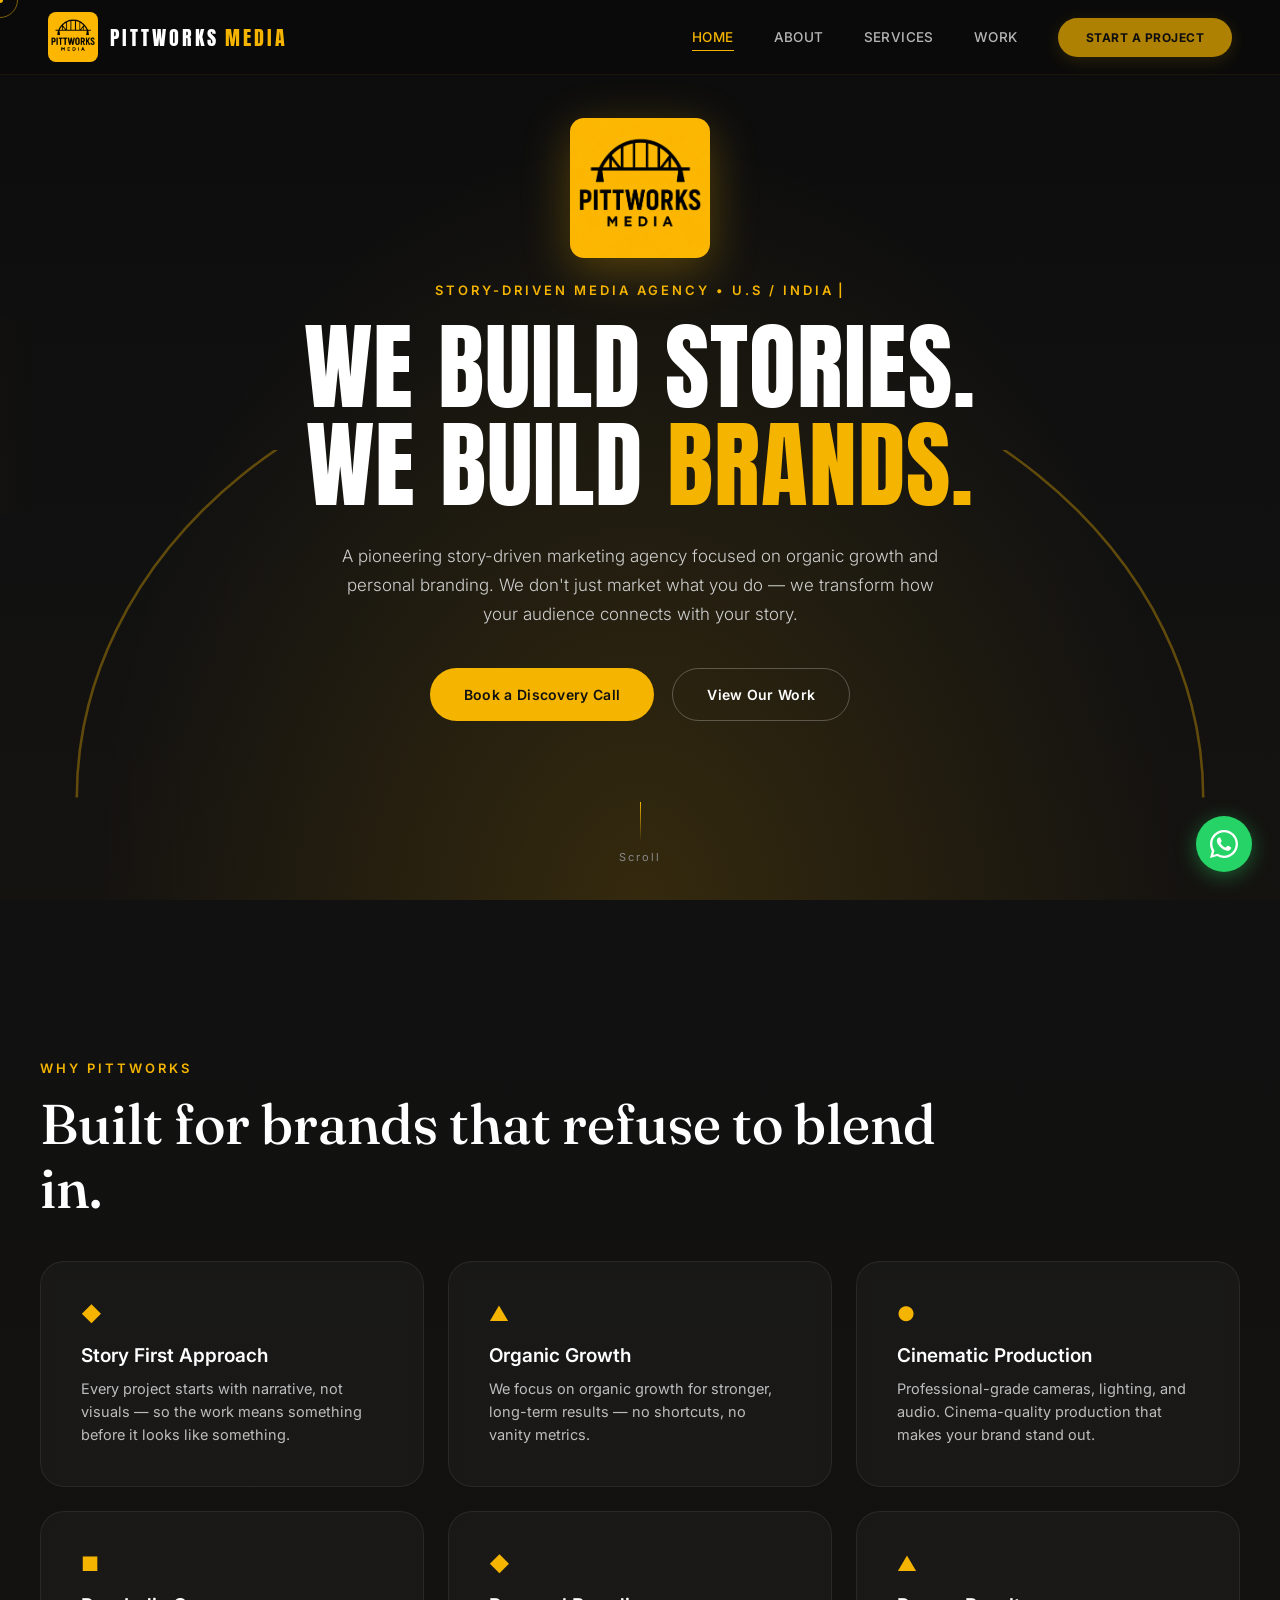
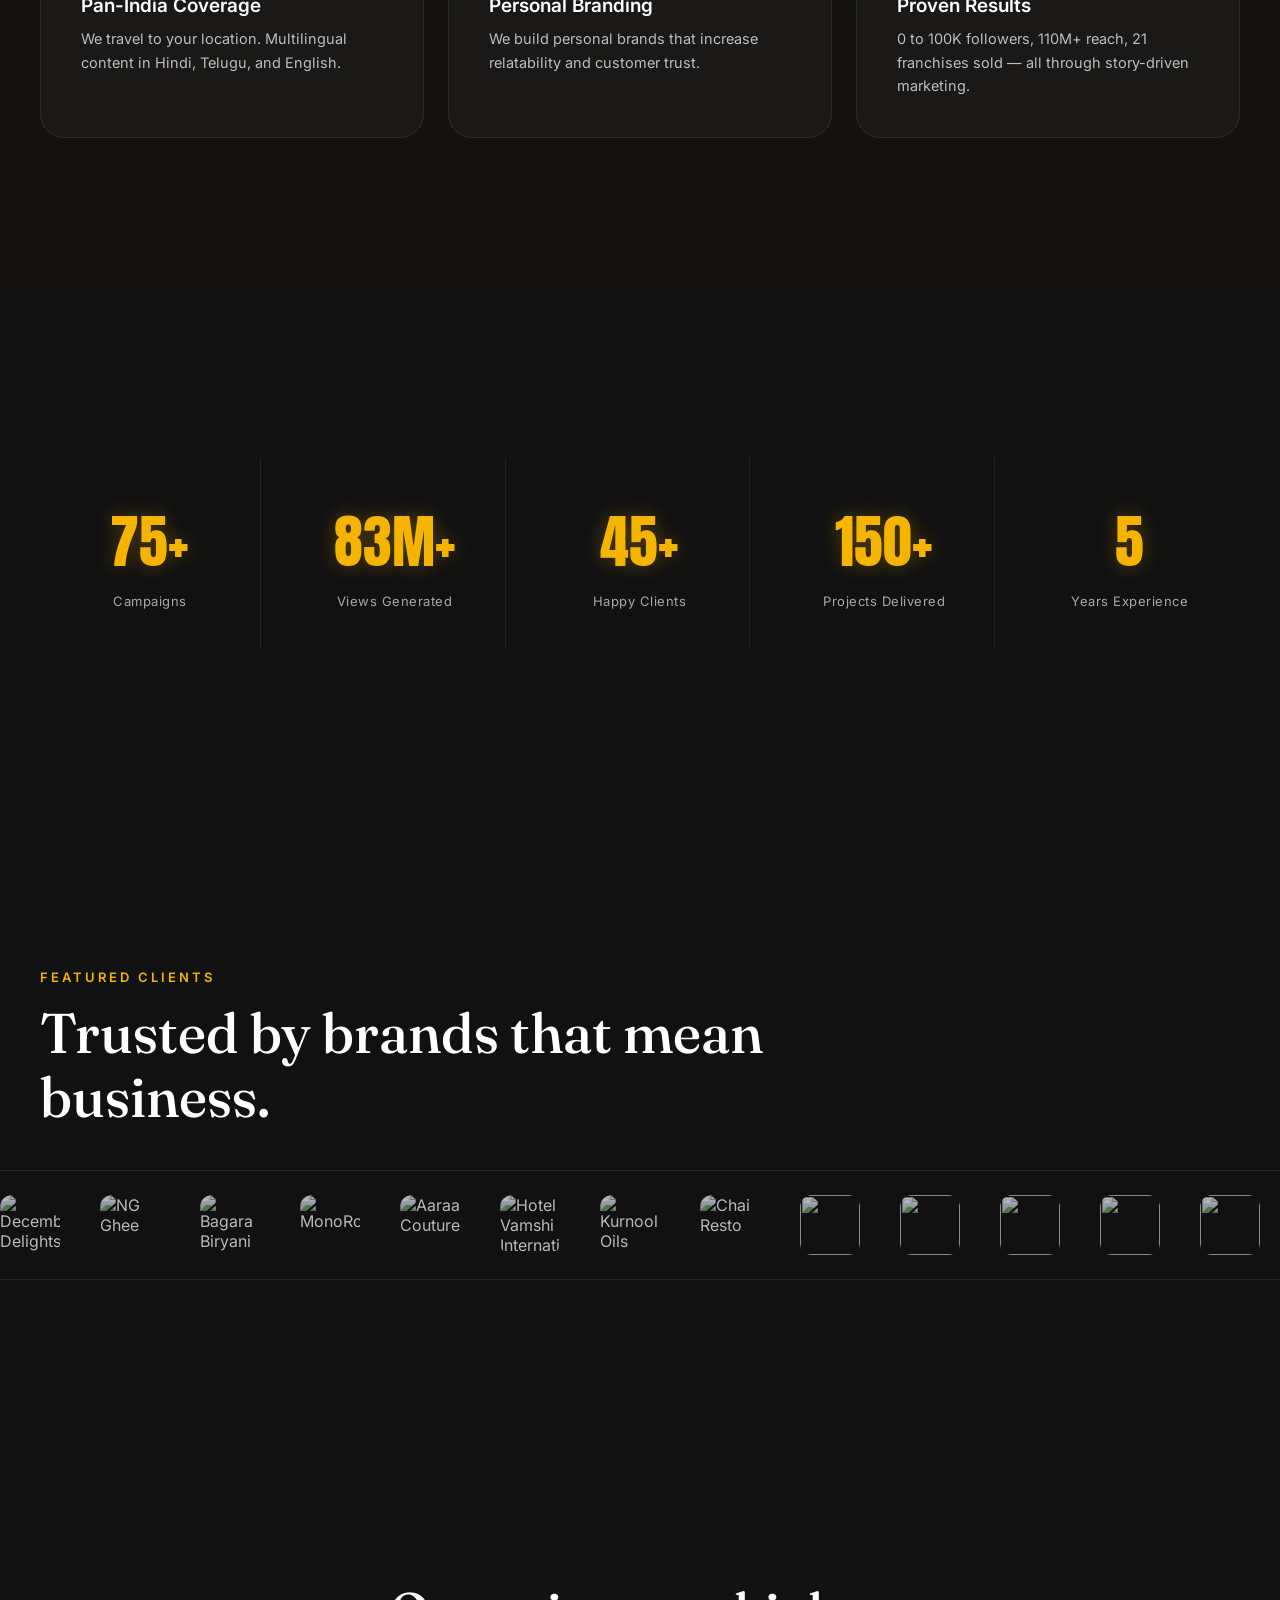
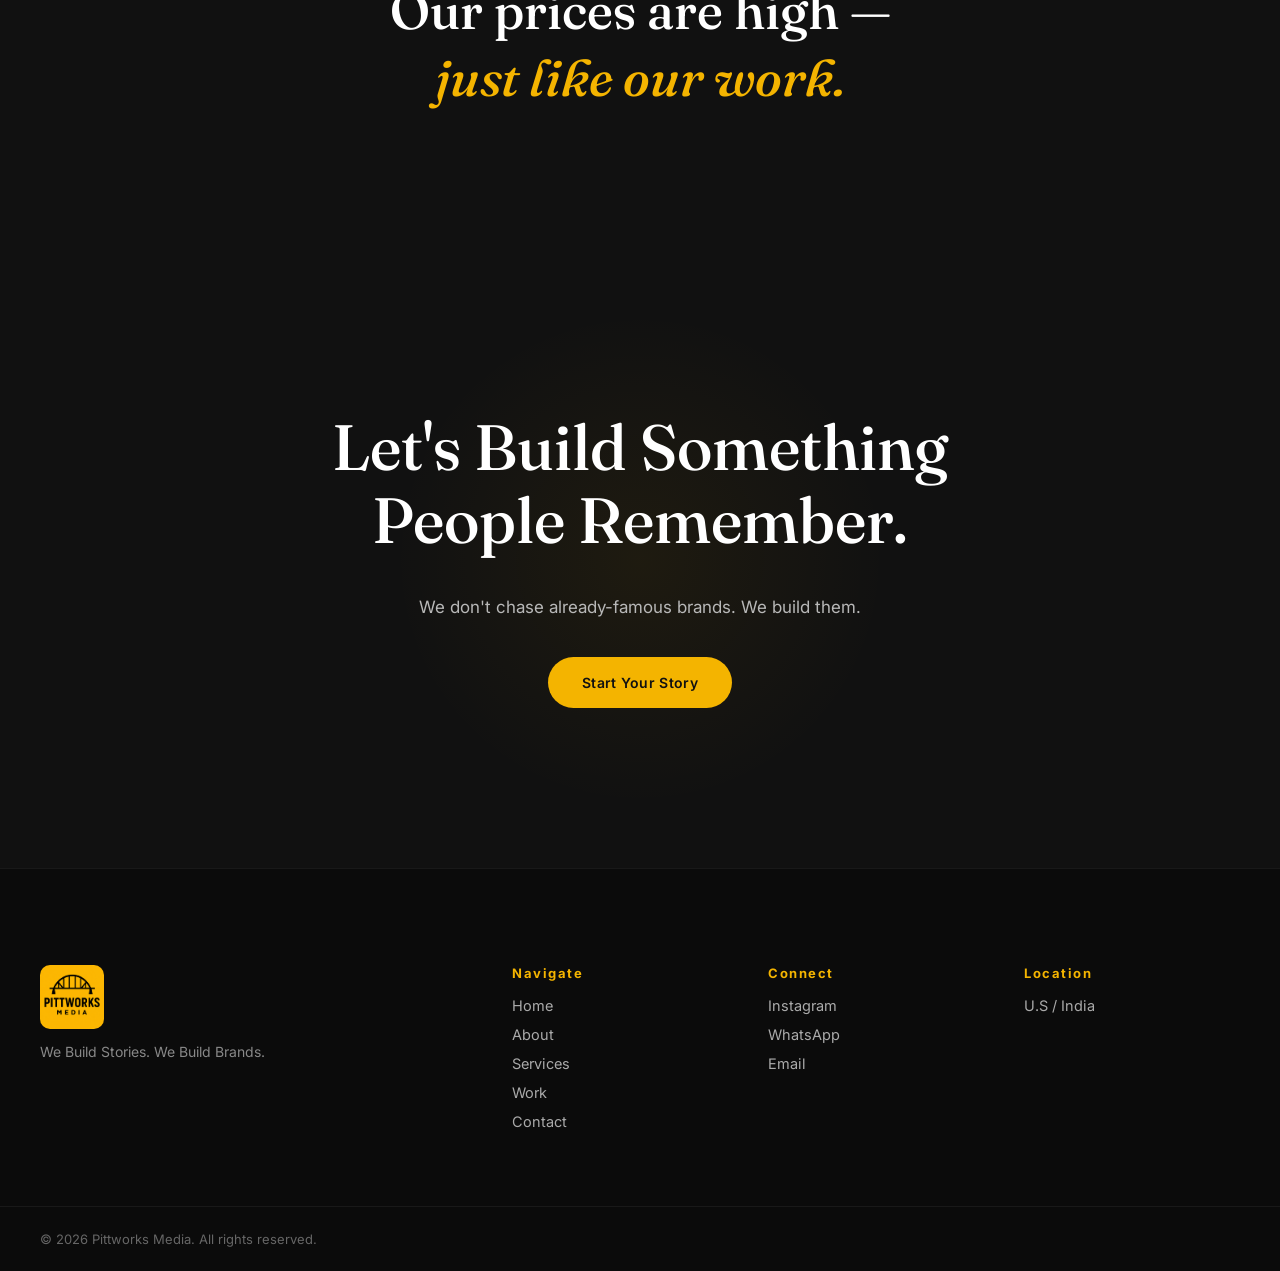
==== commit ef745afc: "Fix: 2015 Photography, 2021 Masters USA, DD 110M+ reach in 3 months" ====
--- a/index.html
+++ b/index.html
@@ -99,7 +99,7 @@
   <!-- HERO -->
   <section class="hero" id="hero">
     <div class="hero-bg">
-      <div class="hero-particles" id="particles"></div>
+      <div class="hero-icons-float" id="heroIcons"></div>
       <svg class="hero-bridge-line" viewBox="0 0 1000 400" preserveAspectRatio="xMidYMax slice">
         <path d="M60 320 A420 340 0 0 1 940 320" fill="none" stroke="#F4B400" stroke-width="2" opacity="0.35"/>
       </svg>
@@ -162,7 +162,7 @@
         <div class="why-card reveal-up" style="--d:0.3s">
           <div class="why-icon">▲</div>
           <h3>Proven Results</h3>
-          <p>0 to 100K followers, 30M+ reach, 21 franchises sold — all through story-driven marketing.</p>
+          <p>0 to 100K followers, 110M+ reach, 21 franchises sold — all through story-driven marketing.</p>
         </div>
       </div>
     </div>
@@ -176,7 +176,7 @@
         <span class="stat-label">Campaigns</span>
       </div>
       <div class="stat-item reveal-up" style="--d:0.08s">
-        <span class="stat-num" data-count="35" data-suffix="M+">0</span>
+        <span class="stat-num" data-count="110" data-suffix="M+">0</span>
         <span class="stat-label">Views Generated</span>
       </div>
       <div class="stat-item reveal-up" style="--d:0.16s">
@@ -194,21 +194,40 @@
     </div>
   </section>
 
-  <!-- FEATURED CLIENTS — FLOATING ICONS -->
-  <section class="clients-float" id="clients">
+  <!-- FEATURED CLIENTS — SCROLLING LOGOS -->
+  <section class="clients" id="clients">
     <div class="container">
       <p class="eyebrow reveal-up">FEATURED CLIENTS</p>
       <h2 class="section-title reveal-up">Trusted by brands that mean business.</h2>
     </div>
-    <div class="floating-brands">
-      <div class="brand-bubble reveal-up" style="--d:0s"><span>December Delights</span></div>
-      <div class="brand-bubble reveal-up" style="--d:0.05s"><span>NG Ghee</span></div>
-      <div class="brand-bubble reveal-up" style="--d:0.1s"><span>Bagara Biryani Cafe</span></div>
-      <div class="brand-bubble reveal-up" style="--d:0.15s"><span>MonoRo</span></div>
-      <div class="brand-bubble reveal-up" style="--d:0.2s"><span>Aaraa Couture</span></div>
-      <div class="brand-bubble reveal-up" style="--d:0.25s"><span>Hotel Vamshi International</span></div>
-      <div class="brand-bubble reveal-up" style="--d:0.3s"><span>Kurnool Oils</span></div>
-      <div class="brand-bubble reveal-up" style="--d:0.35s"><span>Chai Resto</span></div>
+    <div class="marquee-wrap">
+      <div class="marquee-track">
+        <img src="assets/images/portfolio-forge.jpg" alt="December Delights" class="client-logo-img">
+        <img src="assets/images/portfolio-ng-ghee.jpg" alt="NG Ghee" class="client-logo-img">
+        <img src="assets/images/portfolio-haven.jpg" alt="Bagara Biryani Cafe" class="client-logo-img">
+        <img src="assets/images/portfolio-monoro.jpg" alt="MonoRo" class="client-logo-img">
+        <img src="assets/images/portfolio-aaraa.jpg" alt="Aaraa Couture" class="client-logo-img">
+        <img src="assets/images/portfolio-hotel-vamshi.jpg" alt="Hotel Vamshi International" class="client-logo-img">
+        <img src="assets/images/portfolio-kurnool.jpg" alt="Kurnool Oils" class="client-logo-img">
+        <img src="assets/images/portfolio-meridian.jpg" alt="Chai Resto" class="client-logo-img">
+      </div>
+      <div class="marquee-track" aria-hidden="true">
+        <img src="assets/images/portfolio-forge.jpg" alt="" class="client-logo-img">
+        <img src="assets/images/portfolio-ng-ghee.jpg" alt="" class="client-logo-img">
+        <img src="assets/images/portfolio-haven.jpg" alt="" class="client-logo-img">
+        <img src="assets/images/portfolio-monoro.jpg" alt="" class="client-logo-img">
+        <img src="assets/images/portfolio-aaraa.jpg" alt="" class="client-logo-img">
+        <img src="assets/images/portfolio-hotel-vamshi.jpg" alt="" class="client-logo-img">
+        <img src="assets/images/portfolio-kurnool.jpg" alt="" class="client-logo-img">
+        <img src="assets/images/portfolio-meridian.jpg" alt="" class="client-logo-img">
+      </div>
+    </div>
+  </section>
+
+  <!-- PRICING STATEMENT -->
+  <section class="pricing-statement">
+    <div class="container">
+      <h2 class="reveal-up">Our prices are high —<br><span class="serif-em">just like our work.</span></h2>
     </div>
   </section>
 
@@ -245,7 +264,7 @@
       <h4>Connect</h4>
       <a href="https://www.instagram.com/pittworks_media" target="_blank" rel="noopener">Instagram</a>
       <a href="https://wa.me/918801460641?text=Hi%20Pittworks%20Media%2C%20I%27m%20interested%20in%20your%20services.%20Let%27s%20connect!" target="_blank" rel="noopener">WhatsApp</a>
-      <a href="mailto:hello@pittworksmedia.com">Email</a>
+      <a href="mailto:praveennaraharishetty@gmail.com">Email</a>
     </div>
     <div class="footer-col">
       <h4>Location</h4>
--- a/css/style.css
+++ b/css/style.css
@@ -140,9 +140,22 @@
     linear-gradient(180deg, #0c0c0c 0%, #111111 60%, #151310 100%);
   z-index:0; }
 .hero-bridge-line{ position:absolute; bottom:0; left:0; width:100%; height: 50%; z-index:1; }
-.hero-particles{ position:absolute; inset:0; z-index:1; contain: strict; }
-.particle{ position:absolute; border-radius:50%; background: var(--gold); opacity:.5; filter: blur(1px); animation: floatUp linear infinite; transform: translate3d(0,0,0); }
-@keyframes floatUp{ from{ transform: translate3d(0,0,0); } to{ transform: translate3d(0,-120vh,0); } }
+.hero-icons-float{ position:absolute; inset:0; z-index:1; contain: layout; overflow:hidden; }
+.hero-float-icon{
+  position: absolute;
+  color: var(--gold);
+  font-size: 28px;
+  opacity: 0.5;
+  animation: iconFloat linear infinite;
+  transform: translate3d(0,0,0);
+  filter: drop-shadow(0 0 6px rgba(244,180,0,.3));
+}
+.hero-float-icon:nth-child(odd){ opacity: 0.35; font-size: 22px; }
+.hero-float-icon:nth-child(3n){ opacity: 0.6; font-size: 34px; }
+@keyframes iconFloat{
+  from{ transform: translate3d(0, 0, 0) rotate(0deg); }
+  to{ transform: translate3d(0, -120vh, 0) rotate(15deg); }
+}
 
 .hero-content{ position:relative; z-index:2; max-width: 980px; padding: 0 24px; }
 .hero-title{ font-family: var(--font-display); font-weight:400; letter-spacing: 1px; font-size: clamp(38px, 8vw, 96px); line-height: 1.02; margin: 20px 0 28px; color: var(--white); }
@@ -233,10 +246,13 @@
    CLIENTS MARQUEE
    ============================================ */
 .clients{ background: var(--black); }
-.marquee-wrap{ border-top:1px solid rgba(255,255,255,.08); border-bottom:1px solid rgba(255,255,255,.08); padding: var(--space-4) 0; overflow:hidden; }
-.marquee-track{ display:flex; gap: 80px; width:max-content; animation: marquee 26s linear infinite; padding-right: 80px; }
-@keyframes marquee{ from{ transform: translateX(0); } to{ transform: translateX(-100%); } }
-.client-logo{ font-family: var(--font-display); font-size: 26px; letter-spacing: 1px; color: rgba(255,255,255,.25); white-space:nowrap; transition: color .3s ease; }
+.marquee-wrap{ border-top:1px solid rgba(255,255,255,.08); border-bottom:1px solid rgba(255,255,255,.08); padding: var(--space-3) 0; overflow:hidden; display:flex; align-items:center; }
+.marquee-track{ display:flex; gap: 40px; width:max-content; animation: marquee 35s linear infinite; padding-right: 40px; align-items:center; flex-shrink:0; }
+.marquee-wrap:hover .marquee-track{ animation-play-state: paused; }
+@keyframes marquee{ from{ transform: translate3d(0,0,0); } to{ transform: translate3d(-50%,0,0); } }
+.client-logo-img{ height: 60px; width: 60px; border-radius: 12px; object-fit: cover; opacity: .7; transition: opacity .4s ease, transform .4s var(--ease); filter: grayscale(.3); flex-shrink:0; }
+.client-logo-img:hover{ opacity: 1; transform: scale(1.08); filter: grayscale(0); }
+.client-logo{ font-family: var(--font-display); font-size: 36px; letter-spacing: 2px; color: rgba(255,255,255,.18); white-space:nowrap; transition: color .4s ease; }
 .client-logo:hover{ color: var(--gold); }
 
 /* ============================================
@@ -960,10 +976,9 @@
   50% { opacity: 0; }
 }
 
-/* Parallax particles - different speeds */
-.particle:nth-child(odd) { animation-timing-function: cubic-bezier(.2,.8,.3,1); }
-.particle:nth-child(3n) { opacity: .8; filter: blur(0); }
-.particle:nth-child(5n) { background: rgba(255,255,255,.6); }
+/* Parallax floating icons - different speeds */
+.hero-float-icon:nth-child(4n) { animation-timing-function: cubic-bezier(.2,.8,.3,1); }
+.hero-float-icon:nth-child(5n) { filter: drop-shadow(0 0 10px rgba(244,180,0,.5)); }
 
 /* ============================================
    FOUNDER STORY
@@ -1038,3 +1053,19 @@
   0%, 100% { transform: translate3d(0, 0, 0); }
   50% { transform: translate3d(0, -6px, 0); }
 }
+
+/* ============================================
+   PRICING STATEMENT
+   ============================================ */
+.pricing-statement {
+  background: var(--black);
+  text-align: center;
+  padding: var(--space-6) 0;
+}
+.pricing-statement h2 {
+  font-family: var(--font-serif);
+  font-weight: 500;
+  font-size: clamp(28px, 4vw, 52px);
+  line-height: 1.3;
+  color: var(--white);
+}
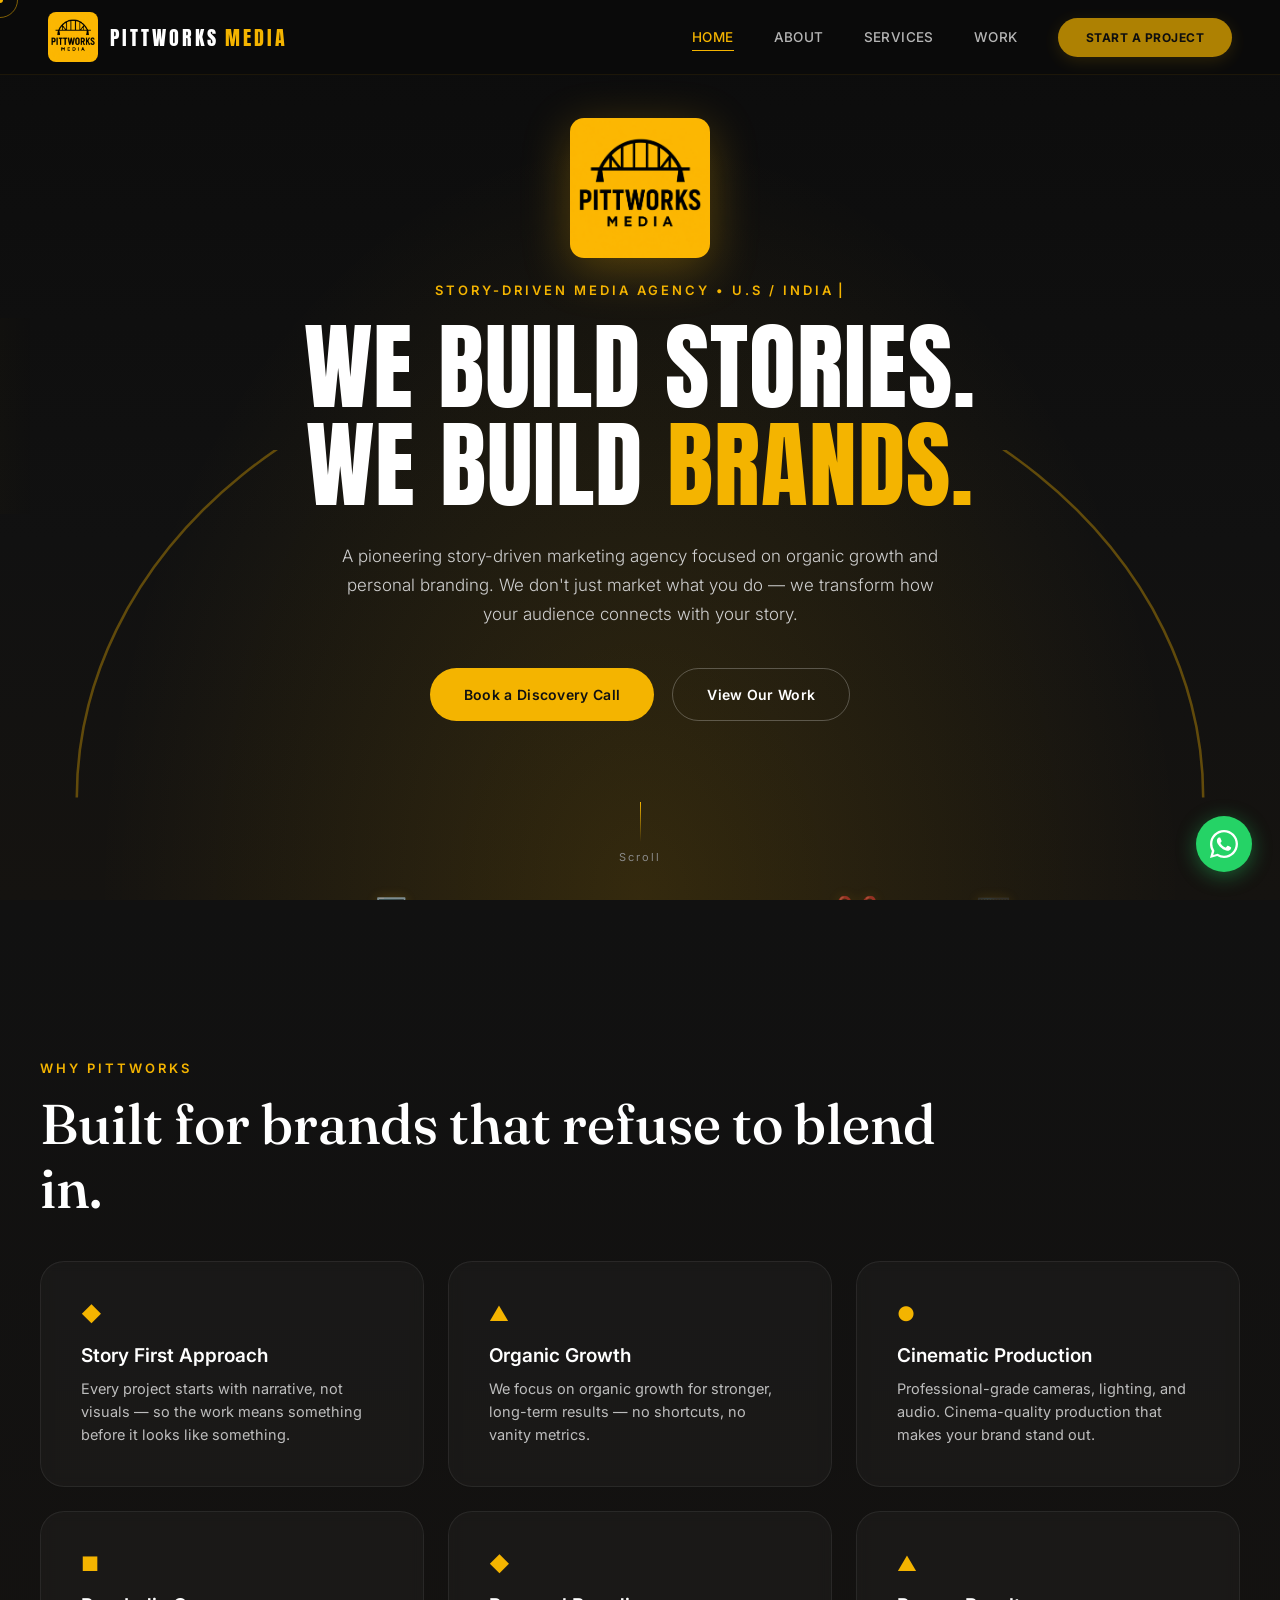
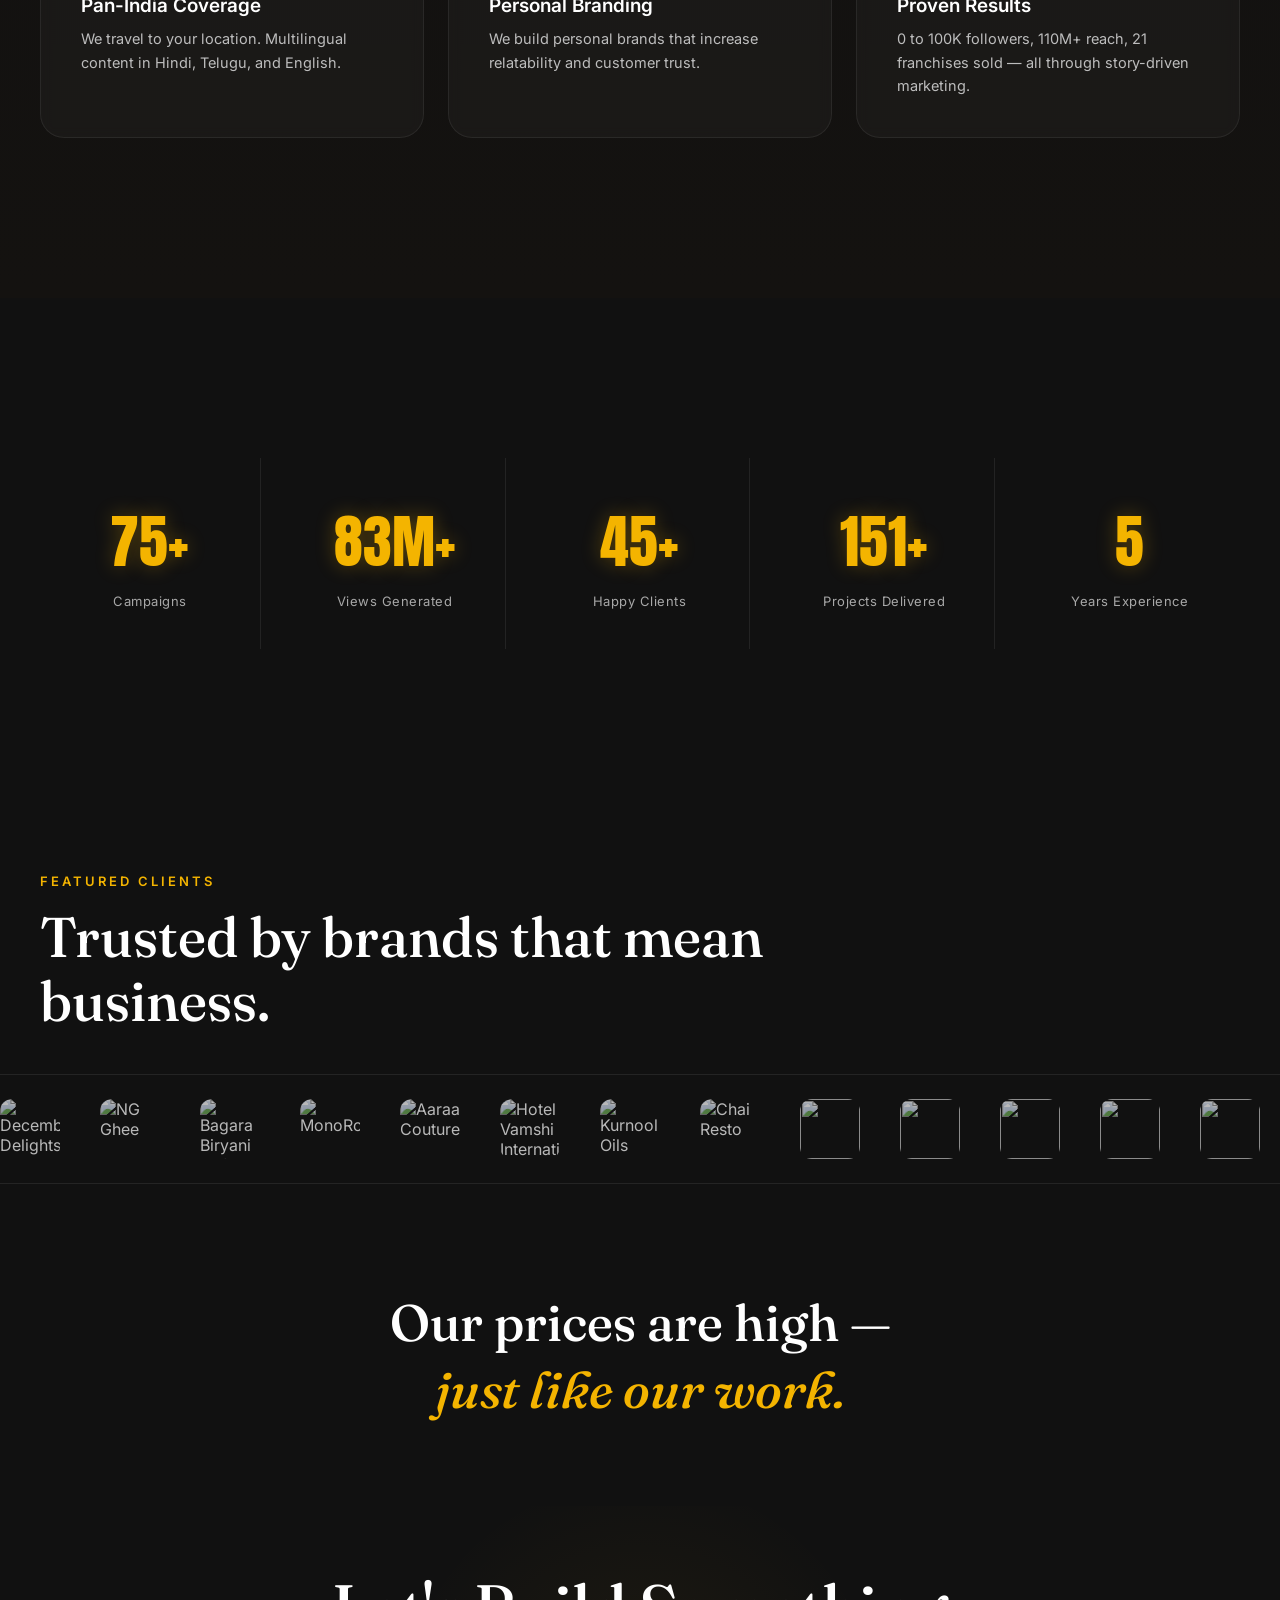
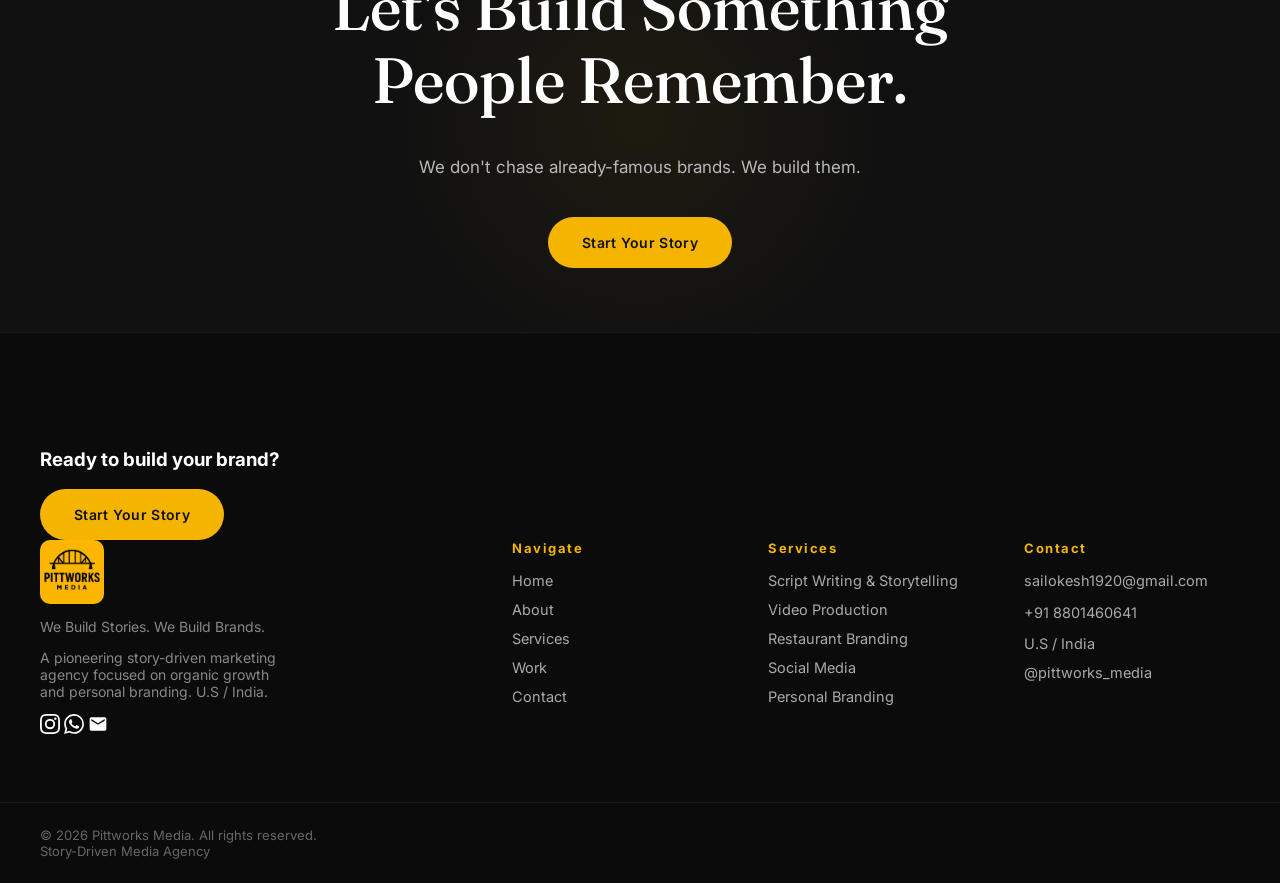
==== commit d4dc8d2c: "Change email to sailokesh1920@gmail.com" ====
--- a/index.html
+++ b/index.html
@@ -244,13 +244,31 @@
 
 <!-- FOOTER -->
 <footer class="footer">
+  <div class="container footer-top">
+    <div class="footer-cta-row">
+      <h3>Ready to build your brand?</h3>
+      <a href="contact.html" class="btn btn-gold magnetic"><span>Start Your Story</span></a>
+    </div>
+  </div>
   <div class="container footer-grid">
     <div class="footer-brand">
       <picture>
         <source srcset="assets/images/logo.webp" type="image/webp">
         <img src="assets/images/logo.png" alt="Pittworks Media" class="footer-logo">
       </picture>
-      <p>We Build Stories. We Build Brands.</p>
+      <p class="footer-tagline">We Build Stories. We Build Brands.</p>
+      <p class="footer-desc">A pioneering story-driven marketing agency focused on organic growth and personal branding. U.S / India.</p>
+      <div class="footer-socials">
+        <a href="https://www.instagram.com/pittworks_media" target="_blank" rel="noopener" aria-label="Instagram">
+          <svg width="20" height="20" viewBox="0 0 24 24" fill="currentColor"><path d="M12 2.163c3.204 0 3.584.012 4.85.07 3.252.148 4.771 1.691 4.919 4.919.058 1.265.069 1.645.069 4.849 0 3.205-.012 3.584-.069 4.849-.149 3.225-1.664 4.771-4.919 4.919-1.266.058-1.644.07-4.85.07-3.204 0-3.584-.012-4.849-.07-3.26-.149-4.771-1.699-4.919-4.92-.058-1.265-.07-1.644-.07-4.849 0-3.204.013-3.583.07-4.849.149-3.227 1.664-4.771 4.919-4.919 1.266-.057 1.645-.069 4.849-.069zM12 0C8.741 0 8.333.014 7.053.072 2.695.272.273 2.69.073 7.052.014 8.333 0 8.741 0 12c0 3.259.014 3.668.072 4.948.2 4.358 2.618 6.78 6.98 6.98C8.333 23.986 8.741 24 12 24c3.259 0 3.668-.014 4.948-.072 4.354-.2 6.782-2.618 6.979-6.98.059-1.28.073-1.689.073-4.948 0-3.259-.014-3.667-.072-4.947-.196-4.354-2.617-6.78-6.979-6.98C15.668.014 15.259 0 12 0zm0 5.838a6.162 6.162 0 100 12.324 6.162 6.162 0 000-12.324zM12 16a4 4 0 110-8 4 4 0 010 8zm6.406-11.845a1.44 1.44 0 100 2.881 1.44 1.44 0 000-2.881z"/></svg>
+        </a>
+        <a href="https://wa.me/918801460641?text=Hi%20Pittworks%20Media%2C%20I%27m%20interested%20in%20your%20services.%20Let%27s%20connect!" target="_blank" rel="noopener" aria-label="WhatsApp">
+          <svg width="20" height="20" viewBox="0 0 24 24" fill="currentColor"><path d="M17.472 14.382c-.297-.149-1.758-.867-2.03-.967-.273-.099-.471-.148-.67.15-.197.297-.767.966-.94 1.164-.173.199-.347.223-.644.075-.297-.15-1.255-.463-2.39-1.475-.883-.788-1.48-1.761-1.653-2.059-.173-.297-.018-.458.13-.606.134-.133.298-.347.446-.52.149-.174.198-.298.298-.497.099-.198.05-.371-.025-.52-.075-.149-.669-1.612-.916-2.207-.242-.579-.487-.5-.669-.51-.173-.008-.371-.01-.57-.01-.198 0-.52.074-.792.372-.272.297-1.04 1.016-1.04 2.479 0 1.462 1.065 2.875 1.213 3.074.149.198 2.096 3.2 5.077 4.487.709.306 1.262.489 1.694.625.712.227 1.36.195 1.871.118.571-.085 1.758-.719 2.006-1.413.248-.694.248-1.289.173-1.413-.074-.124-.272-.198-.57-.347m-5.421 7.403h-.004a9.87 9.87 0 01-5.031-1.378l-.361-.214-3.741.982.998-3.648-.235-.374a9.86 9.86 0 01-1.51-5.26c.001-5.45 4.436-9.884 9.888-9.884 2.64 0 5.122 1.03 6.988 2.898a9.825 9.825 0 012.893 6.994c-.003 5.45-4.437 9.884-9.885 9.884m8.413-18.297A11.815 11.815 0 0012.05 0C5.495 0 .16 5.335.157 11.892c0 2.096.547 4.142 1.588 5.945L.057 24l6.305-1.654a11.882 11.882 0 005.683 1.448h.005c6.554 0 11.89-5.335 11.893-11.893a11.821 11.821 0 00-3.48-8.413z"/></svg>
+        </a>
+        <a href="mailto:sailokesh1920@gmail.com" aria-label="Email">
+          <svg width="20" height="20" viewBox="0 0 24 24" fill="currentColor"><path d="M20 4H4c-1.1 0-2 .9-2 2v12c0 1.1.9 2 2 2h16c1.1 0 2-.9 2-2V6c0-1.1-.9-2-2-2zm0 4l-8 5-8-5V6l8 5 8-5v2z"/></svg>
+        </a>
+      </div>
     </div>
     <div class="footer-col">
       <h4>Navigate</h4>
@@ -261,18 +279,24 @@
       <a href="contact.html">Contact</a>
     </div>
     <div class="footer-col">
-      <h4>Connect</h4>
-      <a href="https://www.instagram.com/pittworks_media" target="_blank" rel="noopener">Instagram</a>
-      <a href="https://wa.me/918801460641?text=Hi%20Pittworks%20Media%2C%20I%27m%20interested%20in%20your%20services.%20Let%27s%20connect!" target="_blank" rel="noopener">WhatsApp</a>
-      <a href="mailto:praveennaraharishetty@gmail.com">Email</a>
+      <h4>Services</h4>
+      <a href="services.html">Script Writing & Storytelling</a>
+      <a href="services.html">Video Production</a>
+      <a href="services.html">Restaurant Branding</a>
+      <a href="services.html">Social Media</a>
+      <a href="services.html">Personal Branding</a>
     </div>
     <div class="footer-col">
-      <h4>Location</h4>
+      <h4>Contact</h4>
+      <p>sailokesh1920@gmail.com</p>
+      <p>+91 8801460641</p>
       <p>U.S / India</p>
+      <a href="https://www.instagram.com/pittworks_media" target="_blank" rel="noopener">@pittworks_media</a>
     </div>
   </div>
   <div class="container footer-bottom">
     <p>&copy; 2026 Pittworks Media. All rights reserved.</p>
+    <p class="footer-credit">Story-Driven Media Agency</p>
   </div>
 </footer>
 
--- a/css/style.css
+++ b/css/style.css
@@ -189,9 +189,9 @@
 /* ============================================
    ABOUT
    ============================================ */
-.about{ background: var(--black); }
-.about-lede{ max-width: 620px; color: #b8b8b8; font-size:17px; line-height:1.7; margin-bottom: var(--space-5); }
-.about-grid{ display:grid; grid-template-columns: repeat(4,1fr); gap: var(--space-3); }
+.about{ background: var(--black); padding: var(--space-5) 0; }
+.about-lede{ max-width: 620px; color: #b8b8b8; font-size:17px; line-height:1.7; margin-bottom: var(--space-3); }
+.about-grid{ display:grid; grid-template-columns: repeat(4,1fr); gap: var(--space-3); margin-top: var(--space-3); }
 .about-card{ background: var(--black-2); border:1px solid rgba(255,255,255,.06); border-radius: var(--radius); padding: var(--space-4); transition: transform .4s var(--ease), border-color .4s ease; }
 .about-card:hover{ transform: translateY(-8px); border-color: rgba(244,180,0,.4); }
 .about-num{ display:block; font-family: var(--font-serif); font-style:italic; color: var(--gold); font-size: 22px; margin-bottom: 14px; }
@@ -245,7 +245,7 @@
 /* ============================================
    CLIENTS MARQUEE
    ============================================ */
-.clients{ background: var(--black); }
+.clients{ background: var(--black); padding: var(--space-5) 0 var(--space-3); }
 .marquee-wrap{ border-top:1px solid rgba(255,255,255,.08); border-bottom:1px solid rgba(255,255,255,.08); padding: var(--space-3) 0; overflow:hidden; display:flex; align-items:center; }
 .marquee-track{ display:flex; gap: 40px; width:max-content; animation: marquee 35s linear infinite; padding-right: 40px; align-items:center; flex-shrink:0; }
 .marquee-wrap:hover .marquee-track{ animation-play-state: paused; }
@@ -327,7 +327,7 @@
 /* ============================================
    CTA BANNER
    ============================================ */
-.cta-banner{ background: var(--black); text-align:center; padding: var(--space-7) 0; }
+.cta-banner{ background: var(--black); text-align:center; padding: var(--space-5) 0; }
 .cta-banner h2{ font-family: var(--font-serif); font-weight:500; font-size: clamp(30px,5vw,64px); line-height:1.15; margin: 0 0 var(--space-4); }
 .cta-banner .btn{ margin: 0 auto; }
 
@@ -670,7 +670,7 @@
    PAGE HEADER (for sub-pages)
    ============================================ */
 .page-header {
-  padding: 180px 0 var(--space-5);
+  padding: 160px 0 var(--space-4);
   background: var(--black);
 }
 .page-header .section-title {
@@ -983,7 +983,7 @@
 /* ============================================
    FOUNDER STORY
    ============================================ */
-.founder { background: var(--black); }
+.founder { background: var(--black); padding: var(--space-5) 0 var(--space-4); }
 .founder-content { max-width: 800px; }
 .founder-timeline { margin-top: var(--space-4); }
 .founder-milestone {
@@ -1017,7 +1017,7 @@
 /* ============================================
    FLOATING CLIENT BRAND ICONS
    ============================================ */
-.clients-float { background: linear-gradient(180deg, #111111, #0d0d0b); padding: var(--space-6) 0; }
+.clients-float { background: linear-gradient(180deg, #111111, #0d0d0b); padding: var(--space-5) 0 var(--space-4); }
 .floating-brands {
   display: flex;
   flex-wrap: wrap;
@@ -1060,7 +1060,7 @@
 .pricing-statement {
   background: var(--black);
   text-align: center;
-  padding: var(--space-6) 0;
+  padding: var(--space-4) 0;
 }
 .pricing-statement h2 {
   font-family: var(--font-serif);
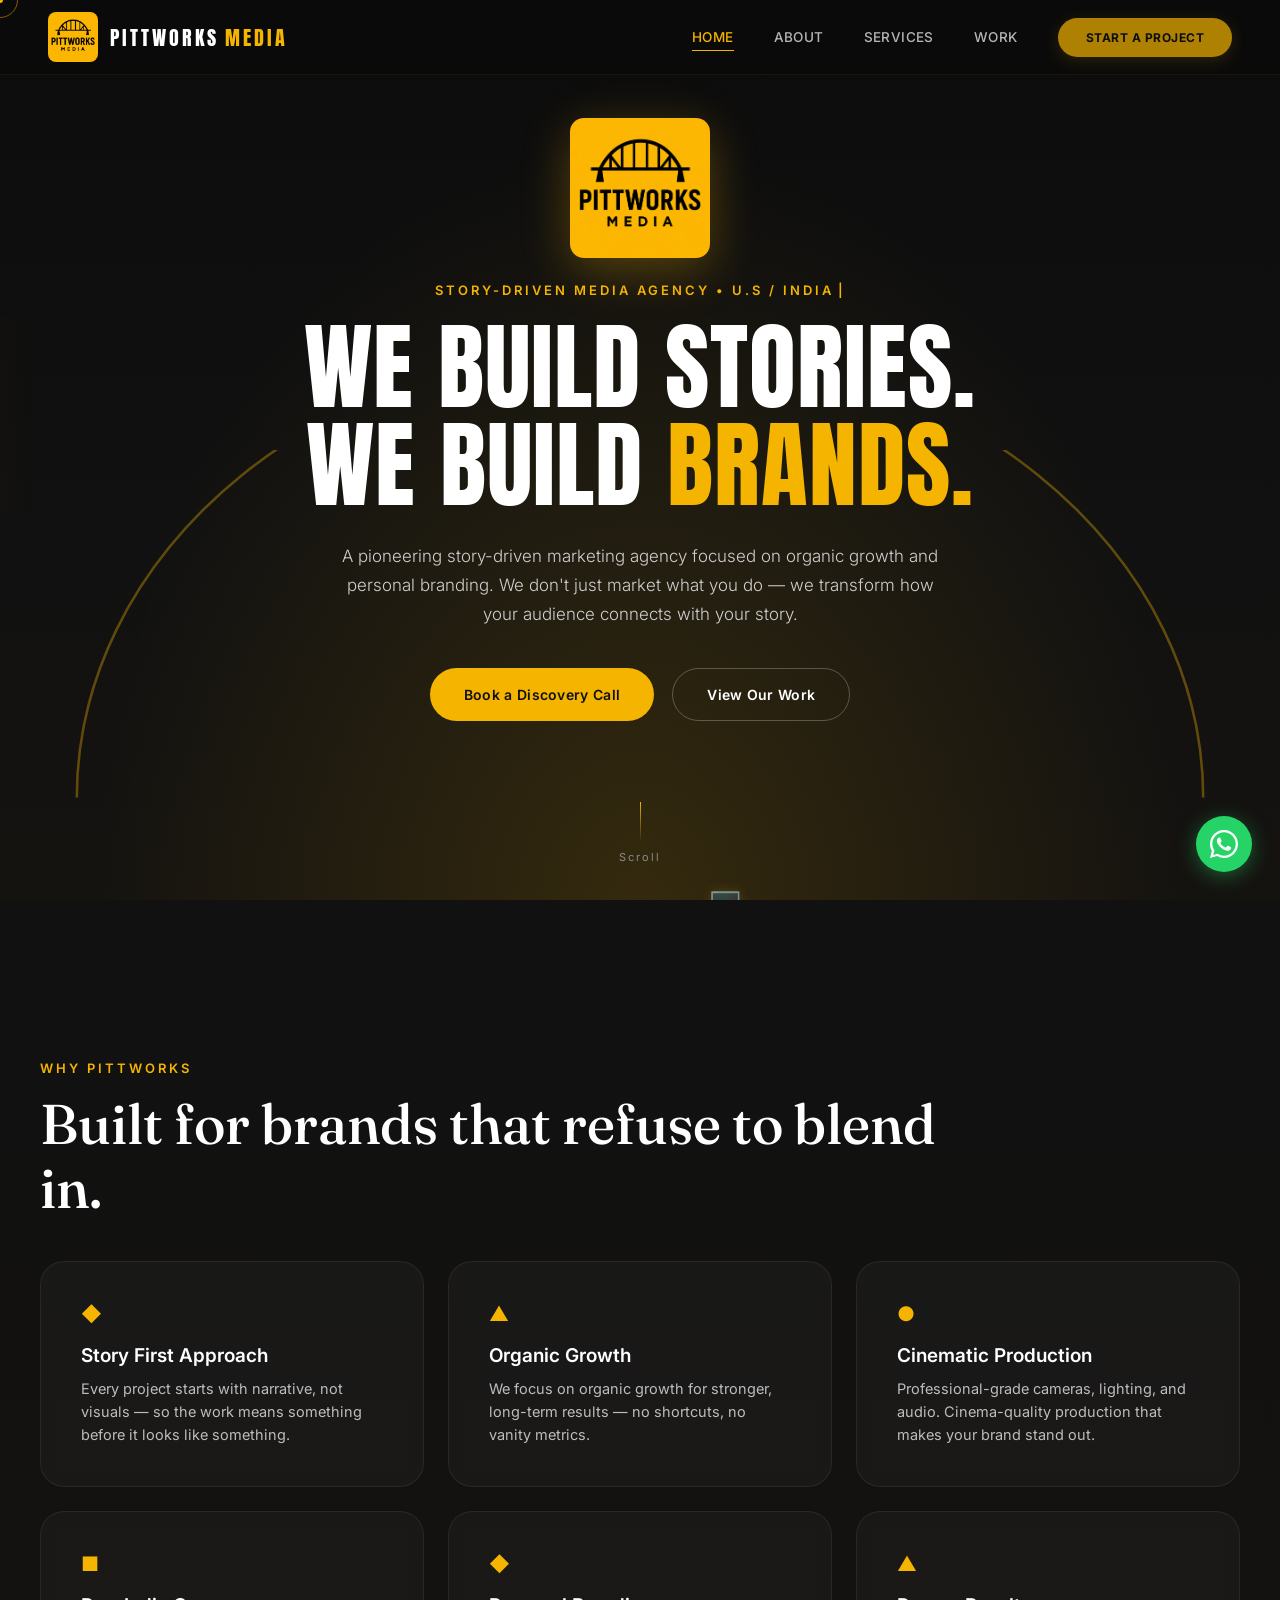
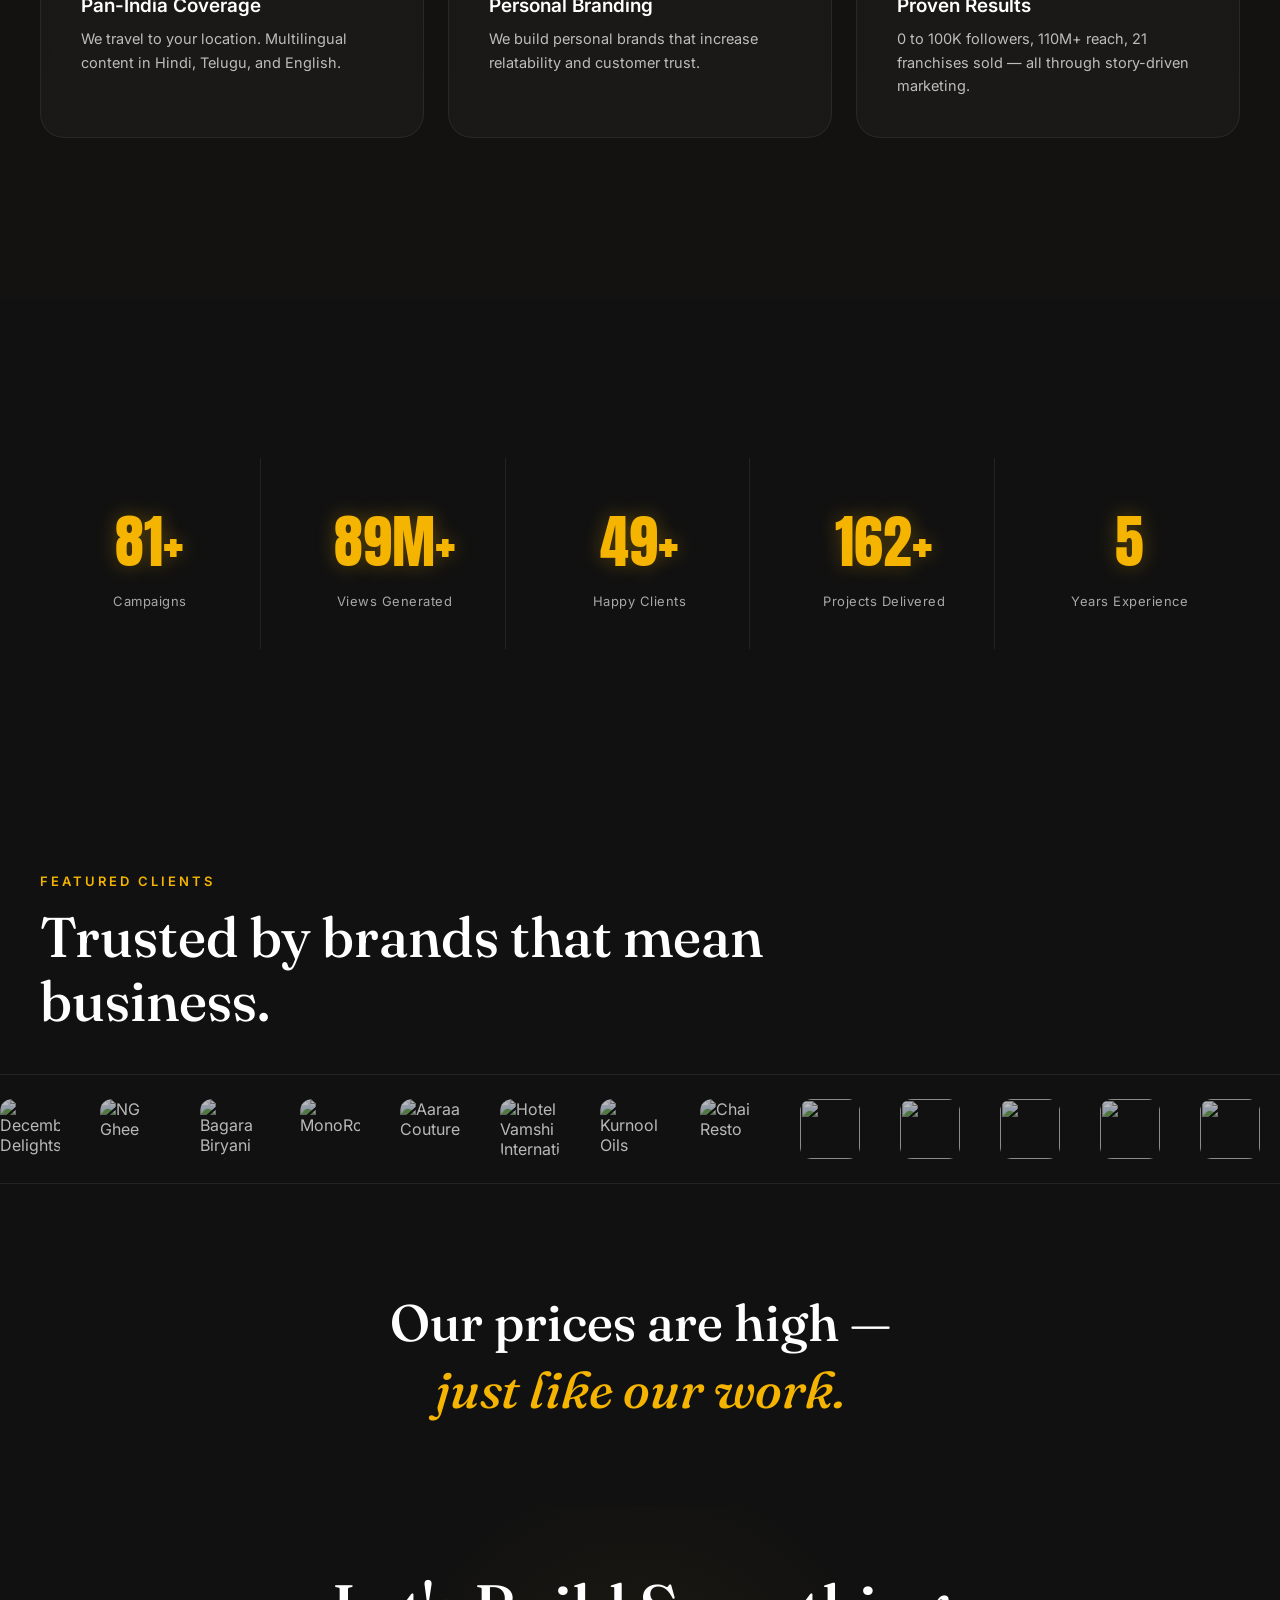
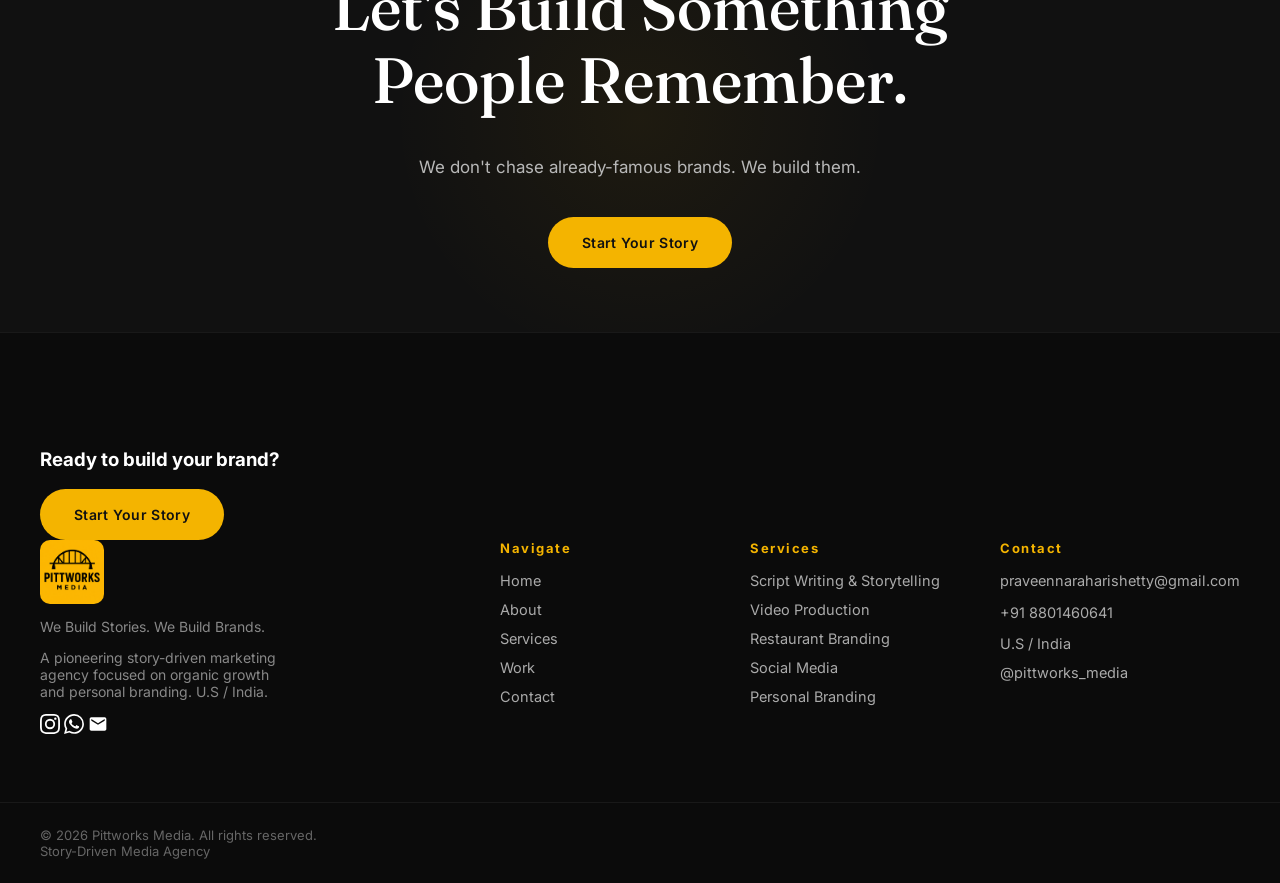
==== commit 649effe5: "Change email to praveennaraharishetty@gmail.com" ====
--- a/index.html
+++ b/index.html
@@ -265,7 +265,7 @@
         <a href="https://wa.me/918801460641?text=Hi%20Pittworks%20Media%2C%20I%27m%20interested%20in%20your%20services.%20Let%27s%20connect!" target="_blank" rel="noopener" aria-label="WhatsApp">
           <svg width="20" height="20" viewBox="0 0 24 24" fill="currentColor"><path d="M17.472 14.382c-.297-.149-1.758-.867-2.03-.967-.273-.099-.471-.148-.67.15-.197.297-.767.966-.94 1.164-.173.199-.347.223-.644.075-.297-.15-1.255-.463-2.39-1.475-.883-.788-1.48-1.761-1.653-2.059-.173-.297-.018-.458.13-.606.134-.133.298-.347.446-.52.149-.174.198-.298.298-.497.099-.198.05-.371-.025-.52-.075-.149-.669-1.612-.916-2.207-.242-.579-.487-.5-.669-.51-.173-.008-.371-.01-.57-.01-.198 0-.52.074-.792.372-.272.297-1.04 1.016-1.04 2.479 0 1.462 1.065 2.875 1.213 3.074.149.198 2.096 3.2 5.077 4.487.709.306 1.262.489 1.694.625.712.227 1.36.195 1.871.118.571-.085 1.758-.719 2.006-1.413.248-.694.248-1.289.173-1.413-.074-.124-.272-.198-.57-.347m-5.421 7.403h-.004a9.87 9.87 0 01-5.031-1.378l-.361-.214-3.741.982.998-3.648-.235-.374a9.86 9.86 0 01-1.51-5.26c.001-5.45 4.436-9.884 9.888-9.884 2.64 0 5.122 1.03 6.988 2.898a9.825 9.825 0 012.893 6.994c-.003 5.45-4.437 9.884-9.885 9.884m8.413-18.297A11.815 11.815 0 0012.05 0C5.495 0 .16 5.335.157 11.892c0 2.096.547 4.142 1.588 5.945L.057 24l6.305-1.654a11.882 11.882 0 005.683 1.448h.005c6.554 0 11.89-5.335 11.893-11.893a11.821 11.821 0 00-3.48-8.413z"/></svg>
         </a>
-        <a href="mailto:sailokesh1920@gmail.com" aria-label="Email">
+        <a href="mailto:praveennaraharishetty@gmail.com" aria-label="Email">
           <svg width="20" height="20" viewBox="0 0 24 24" fill="currentColor"><path d="M20 4H4c-1.1 0-2 .9-2 2v12c0 1.1.9 2 2 2h16c1.1 0 2-.9 2-2V6c0-1.1-.9-2-2-2zm0 4l-8 5-8-5V6l8 5 8-5v2z"/></svg>
         </a>
       </div>
@@ -288,7 +288,7 @@
     </div>
     <div class="footer-col">
       <h4>Contact</h4>
-      <p>sailokesh1920@gmail.com</p>
+      <p>praveennaraharishetty@gmail.com</p>
       <p>+91 8801460641</p>
       <p>U.S / India</p>
       <a href="https://www.instagram.com/pittworks_media" target="_blank" rel="noopener">@pittworks_media</a>
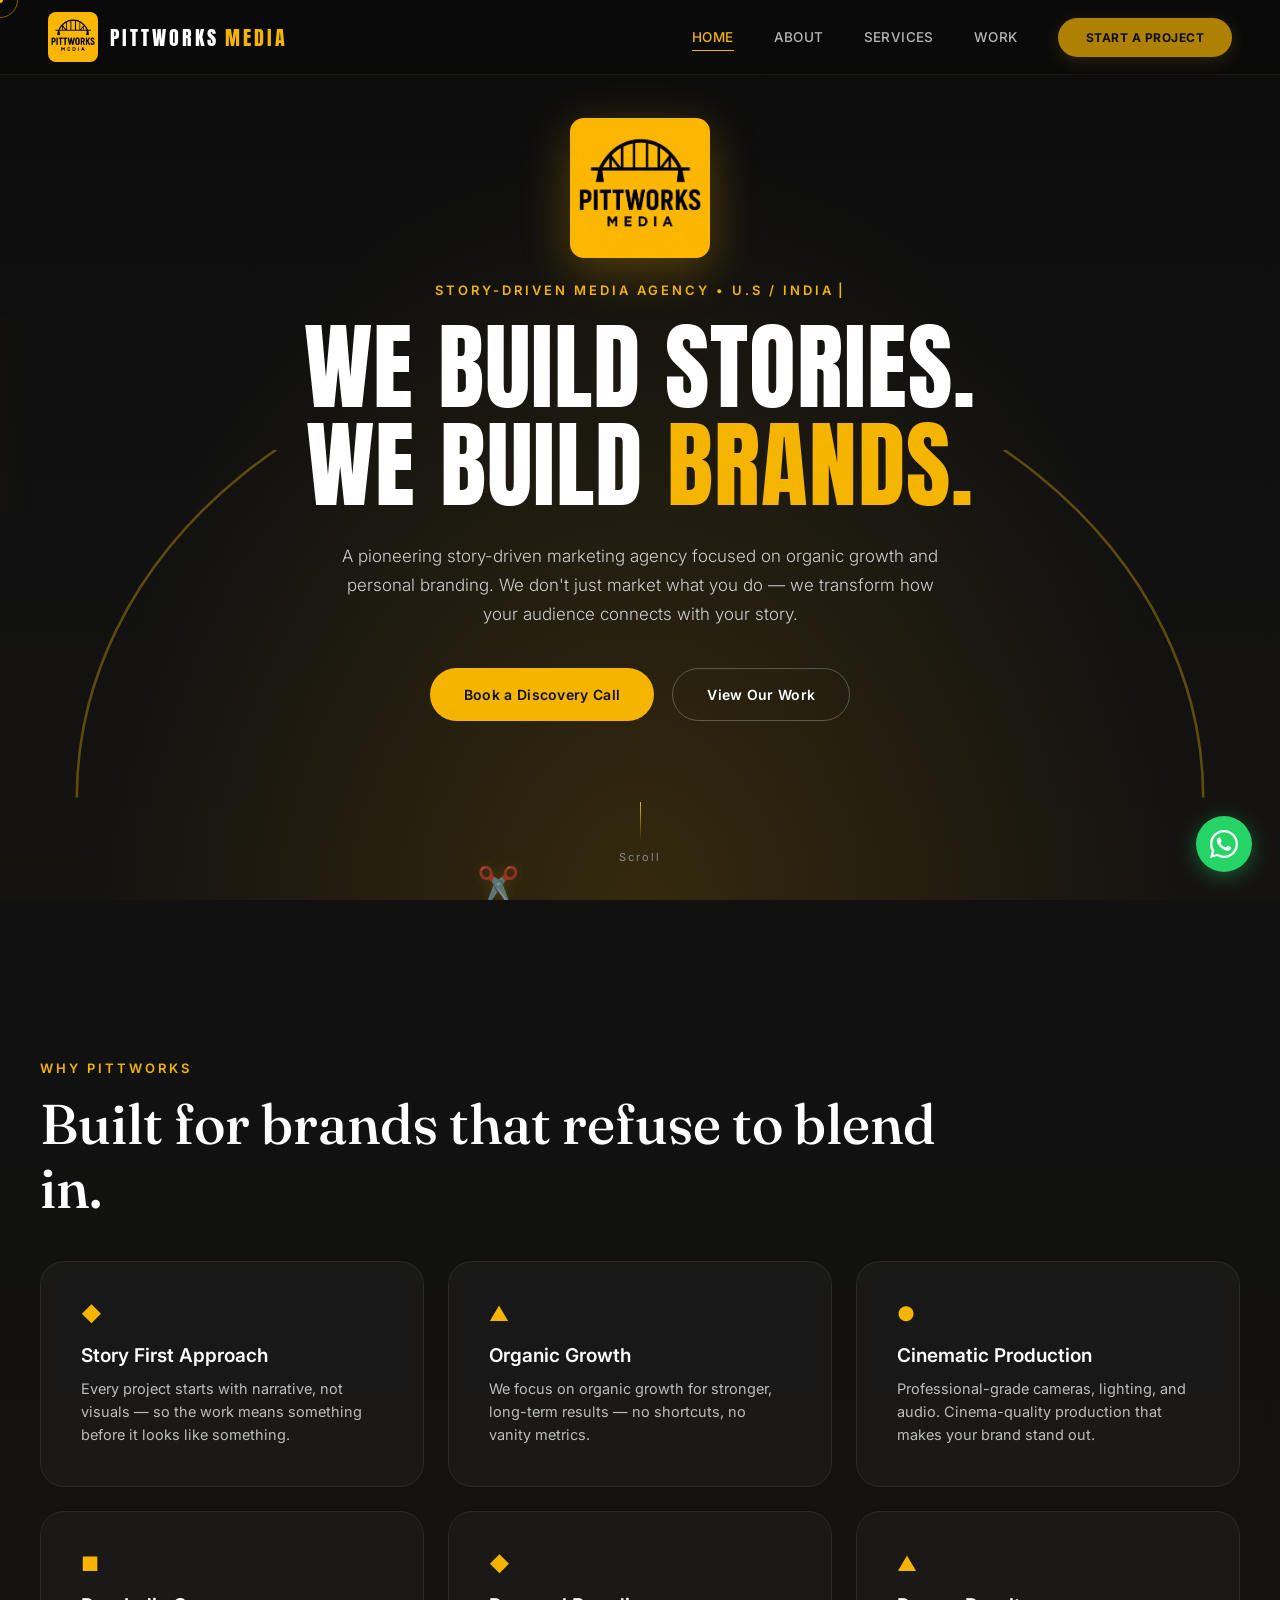
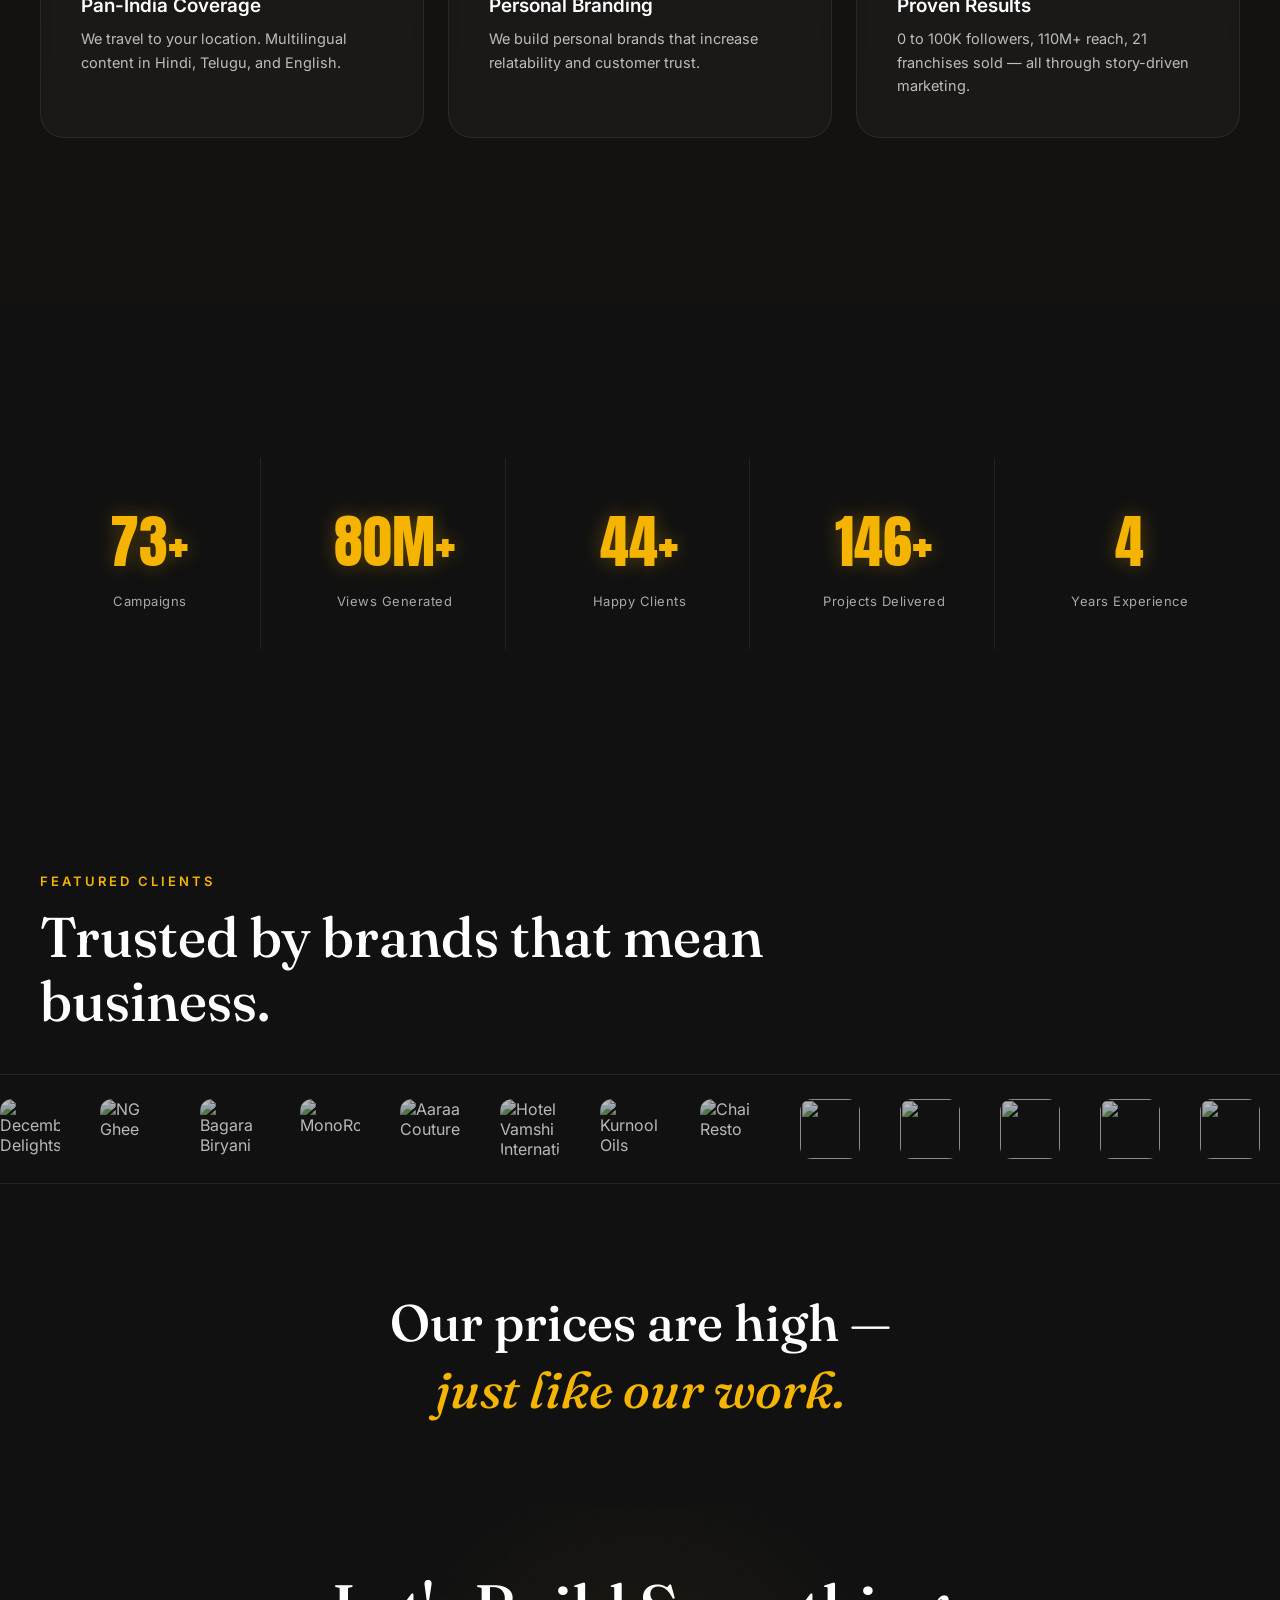
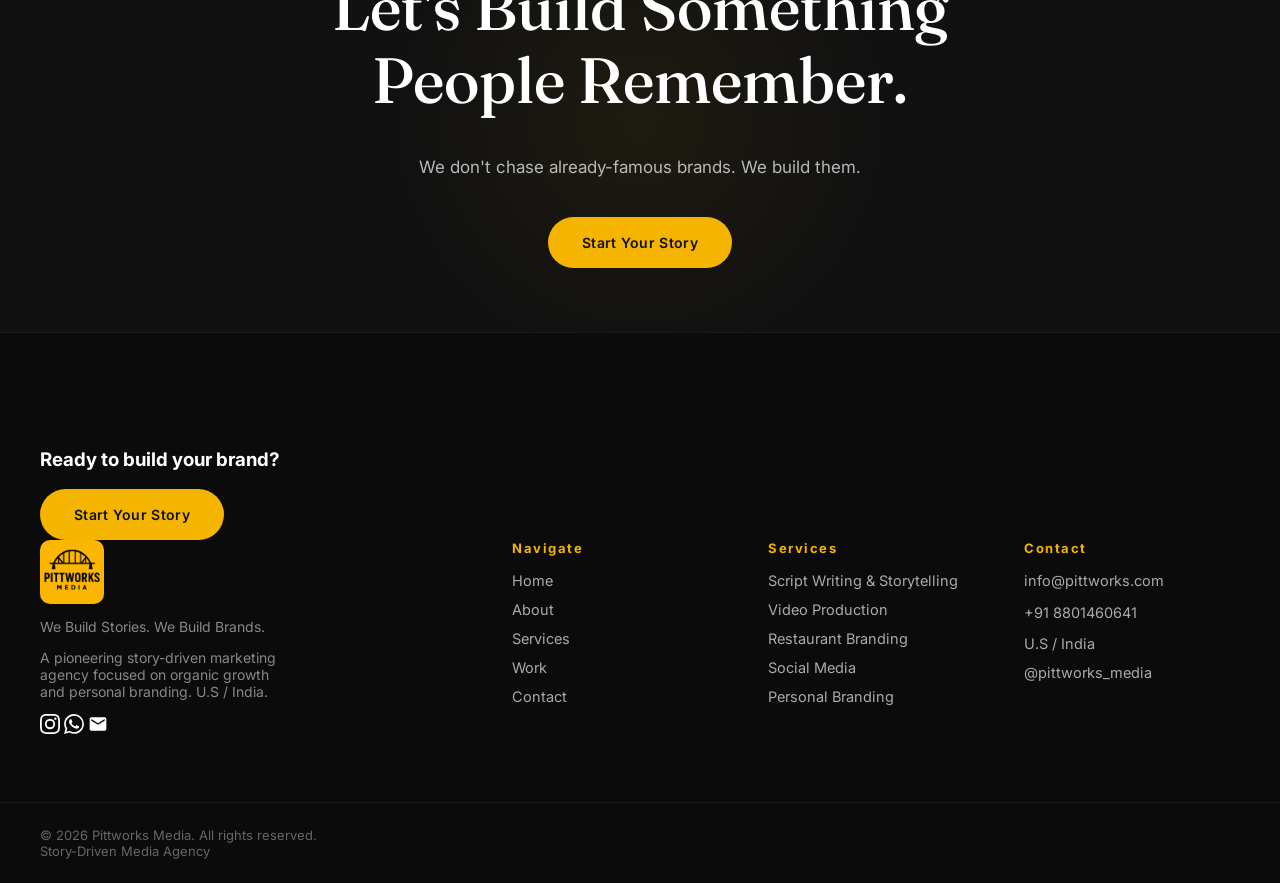
==== commit e0ffbeb8: "Update email to info@pittworks.com" ====
--- a/index.html
+++ b/index.html
@@ -265,7 +265,7 @@
         <a href="https://wa.me/918801460641?text=Hi%20Pittworks%20Media%2C%20I%27m%20interested%20in%20your%20services.%20Let%27s%20connect!" target="_blank" rel="noopener" aria-label="WhatsApp">
           <svg width="20" height="20" viewBox="0 0 24 24" fill="currentColor"><path d="M17.472 14.382c-.297-.149-1.758-.867-2.03-.967-.273-.099-.471-.148-.67.15-.197.297-.767.966-.94 1.164-.173.199-.347.223-.644.075-.297-.15-1.255-.463-2.39-1.475-.883-.788-1.48-1.761-1.653-2.059-.173-.297-.018-.458.13-.606.134-.133.298-.347.446-.52.149-.174.198-.298.298-.497.099-.198.05-.371-.025-.52-.075-.149-.669-1.612-.916-2.207-.242-.579-.487-.5-.669-.51-.173-.008-.371-.01-.57-.01-.198 0-.52.074-.792.372-.272.297-1.04 1.016-1.04 2.479 0 1.462 1.065 2.875 1.213 3.074.149.198 2.096 3.2 5.077 4.487.709.306 1.262.489 1.694.625.712.227 1.36.195 1.871.118.571-.085 1.758-.719 2.006-1.413.248-.694.248-1.289.173-1.413-.074-.124-.272-.198-.57-.347m-5.421 7.403h-.004a9.87 9.87 0 01-5.031-1.378l-.361-.214-3.741.982.998-3.648-.235-.374a9.86 9.86 0 01-1.51-5.26c.001-5.45 4.436-9.884 9.888-9.884 2.64 0 5.122 1.03 6.988 2.898a9.825 9.825 0 012.893 6.994c-.003 5.45-4.437 9.884-9.885 9.884m8.413-18.297A11.815 11.815 0 0012.05 0C5.495 0 .16 5.335.157 11.892c0 2.096.547 4.142 1.588 5.945L.057 24l6.305-1.654a11.882 11.882 0 005.683 1.448h.005c6.554 0 11.89-5.335 11.893-11.893a11.821 11.821 0 00-3.48-8.413z"/></svg>
         </a>
-        <a href="mailto:praveennaraharishetty@gmail.com" aria-label="Email">
+        <a href="mailto:info@pittworks.com" aria-label="Email">
           <svg width="20" height="20" viewBox="0 0 24 24" fill="currentColor"><path d="M20 4H4c-1.1 0-2 .9-2 2v12c0 1.1.9 2 2 2h16c1.1 0 2-.9 2-2V6c0-1.1-.9-2-2-2zm0 4l-8 5-8-5V6l8 5 8-5v2z"/></svg>
         </a>
       </div>
@@ -288,7 +288,7 @@
     </div>
     <div class="footer-col">
       <h4>Contact</h4>
-      <p>praveennaraharishetty@gmail.com</p>
+      <p>info@pittworks.com</p>
       <p>+91 8801460641</p>
       <p>U.S / India</p>
       <a href="https://www.instagram.com/pittworks_media" target="_blank" rel="noopener">@pittworks_media</a>
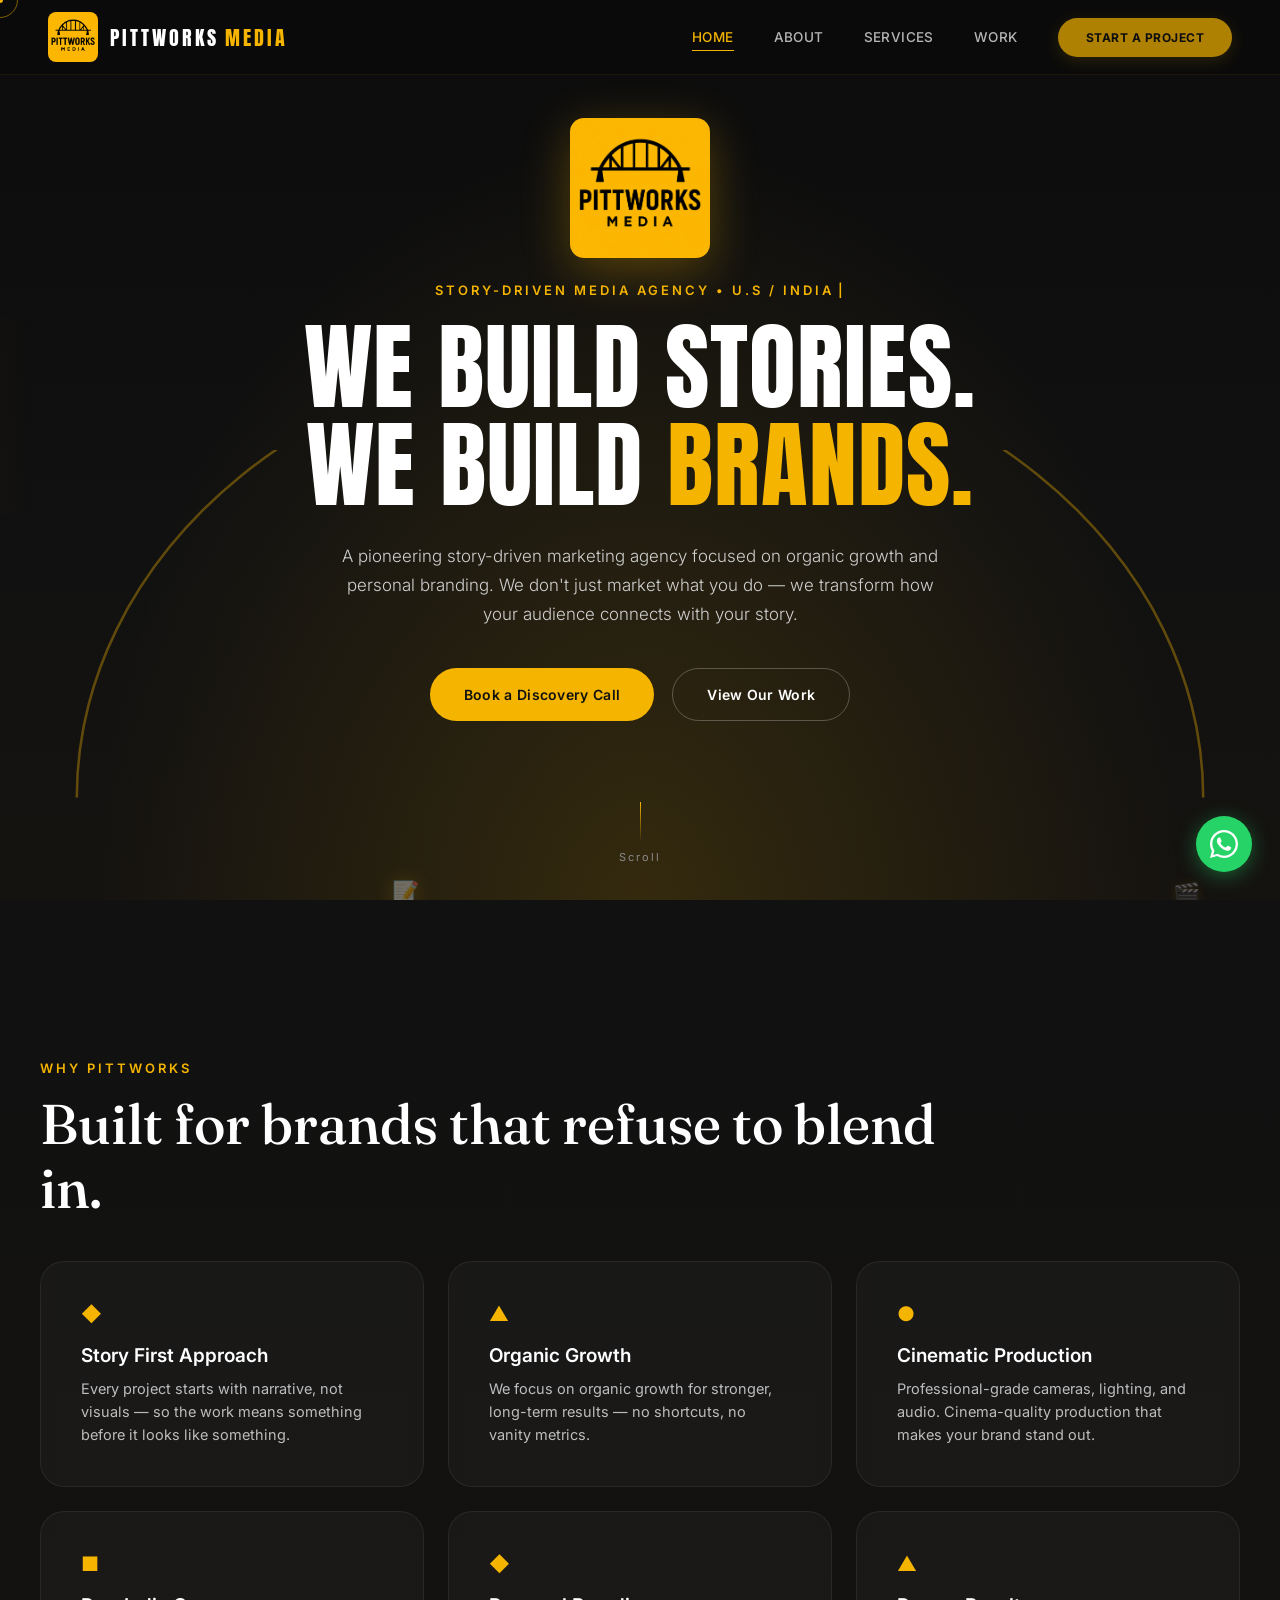
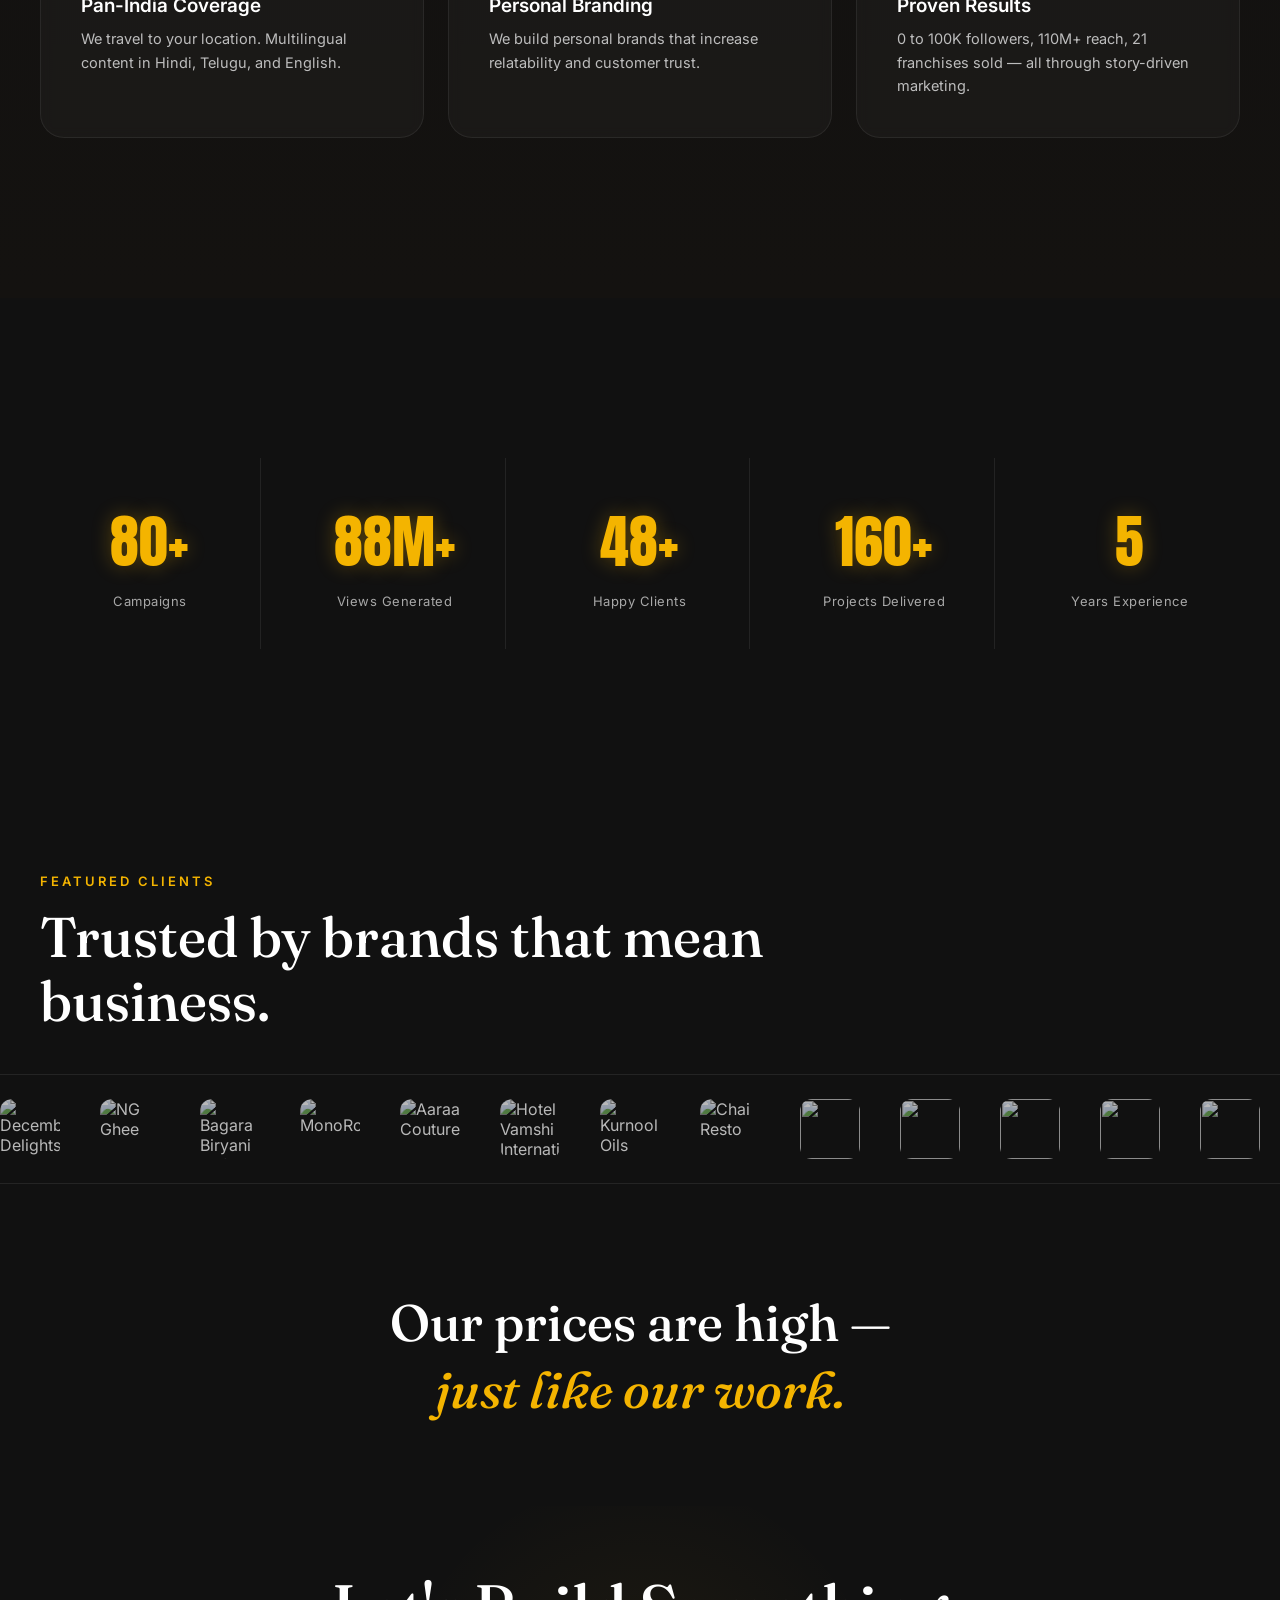
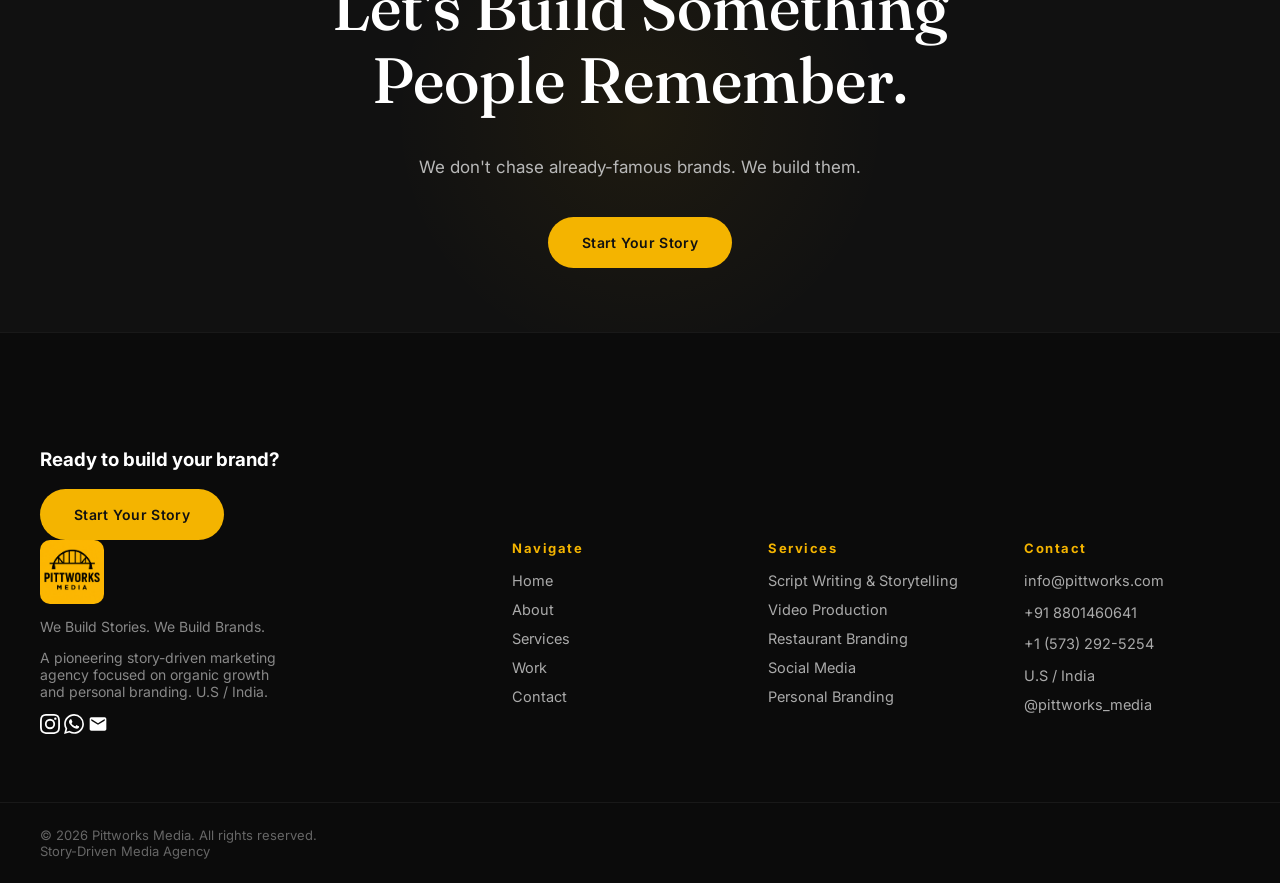
==== commit 008c2c61: "Add US number +1 (573) 292-5254 as alternative contact" ====
--- a/index.html
+++ b/index.html
@@ -290,6 +290,7 @@
       <h4>Contact</h4>
       <p>info@pittworks.com</p>
       <p>+91 8801460641</p>
+      <p>+1 (573) 292-5254</p>
       <p>U.S / India</p>
       <a href="https://www.instagram.com/pittworks_media" target="_blank" rel="noopener">@pittworks_media</a>
     </div>
